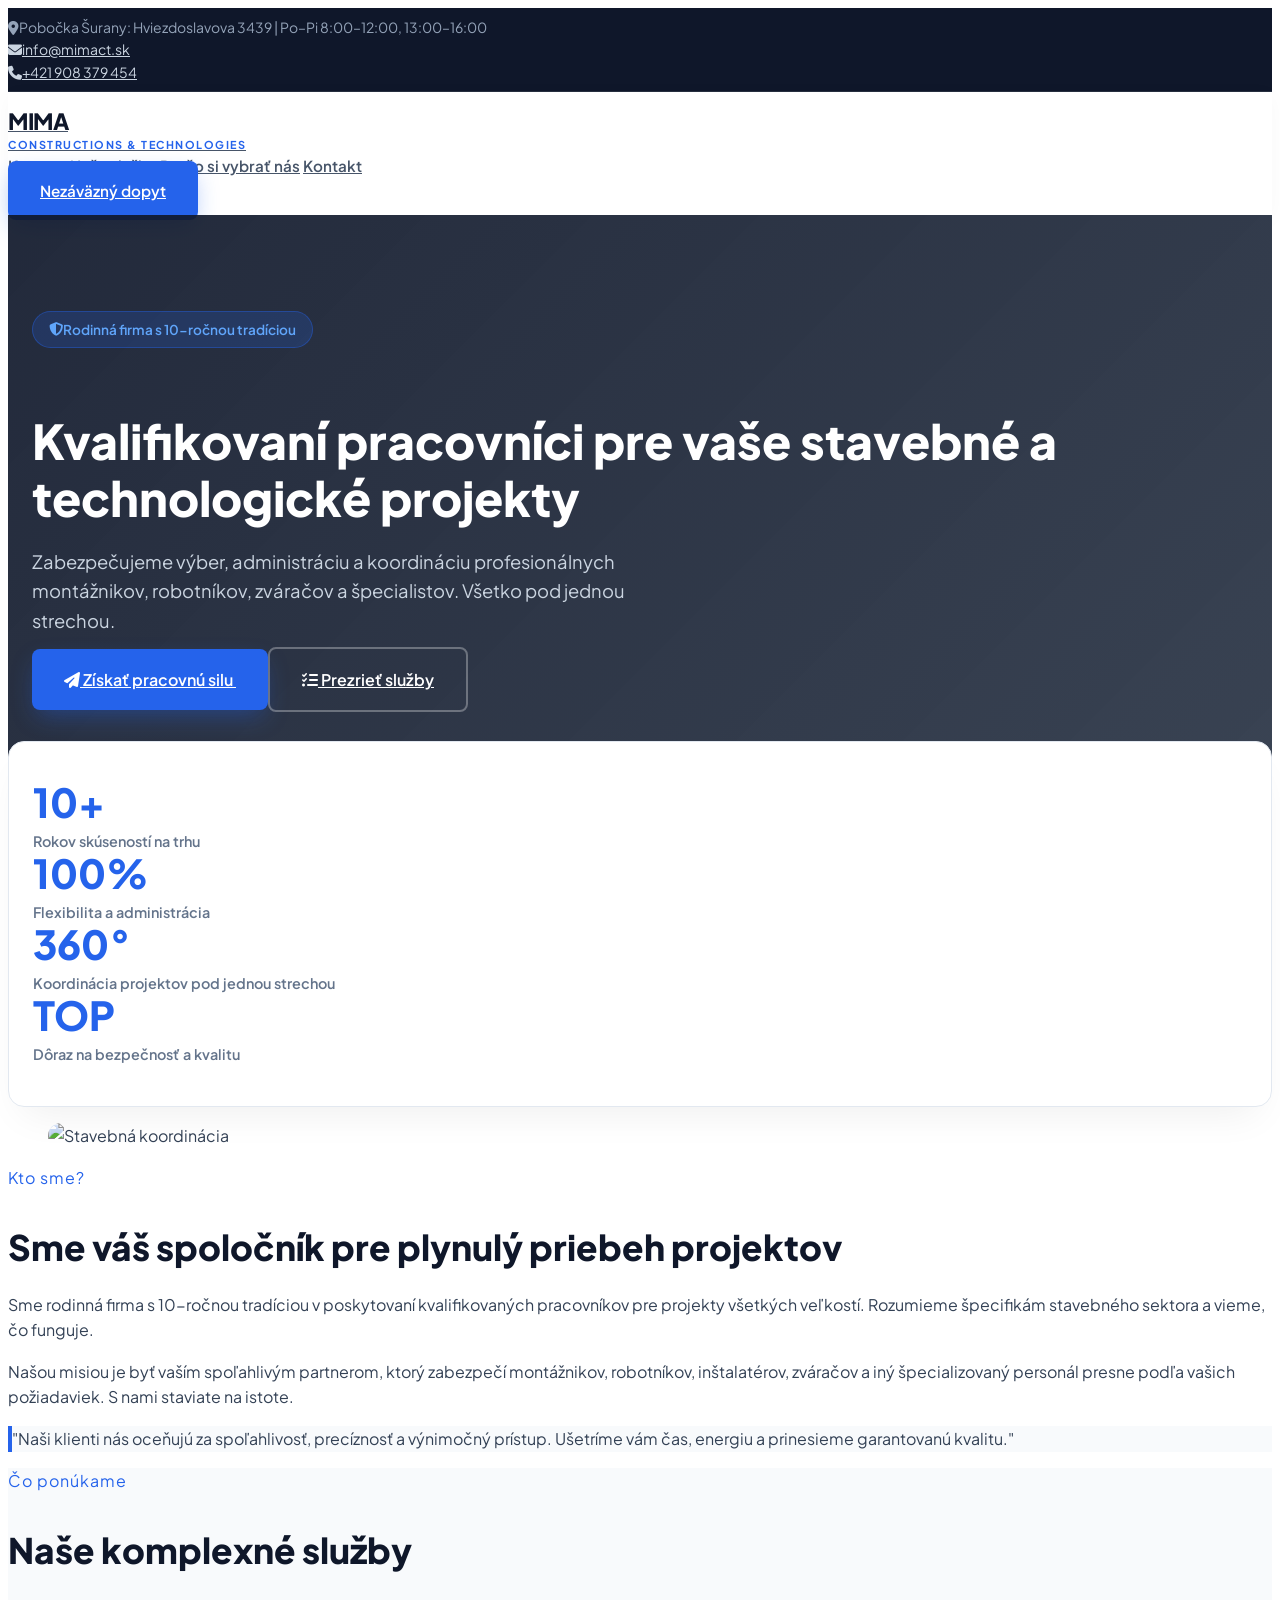
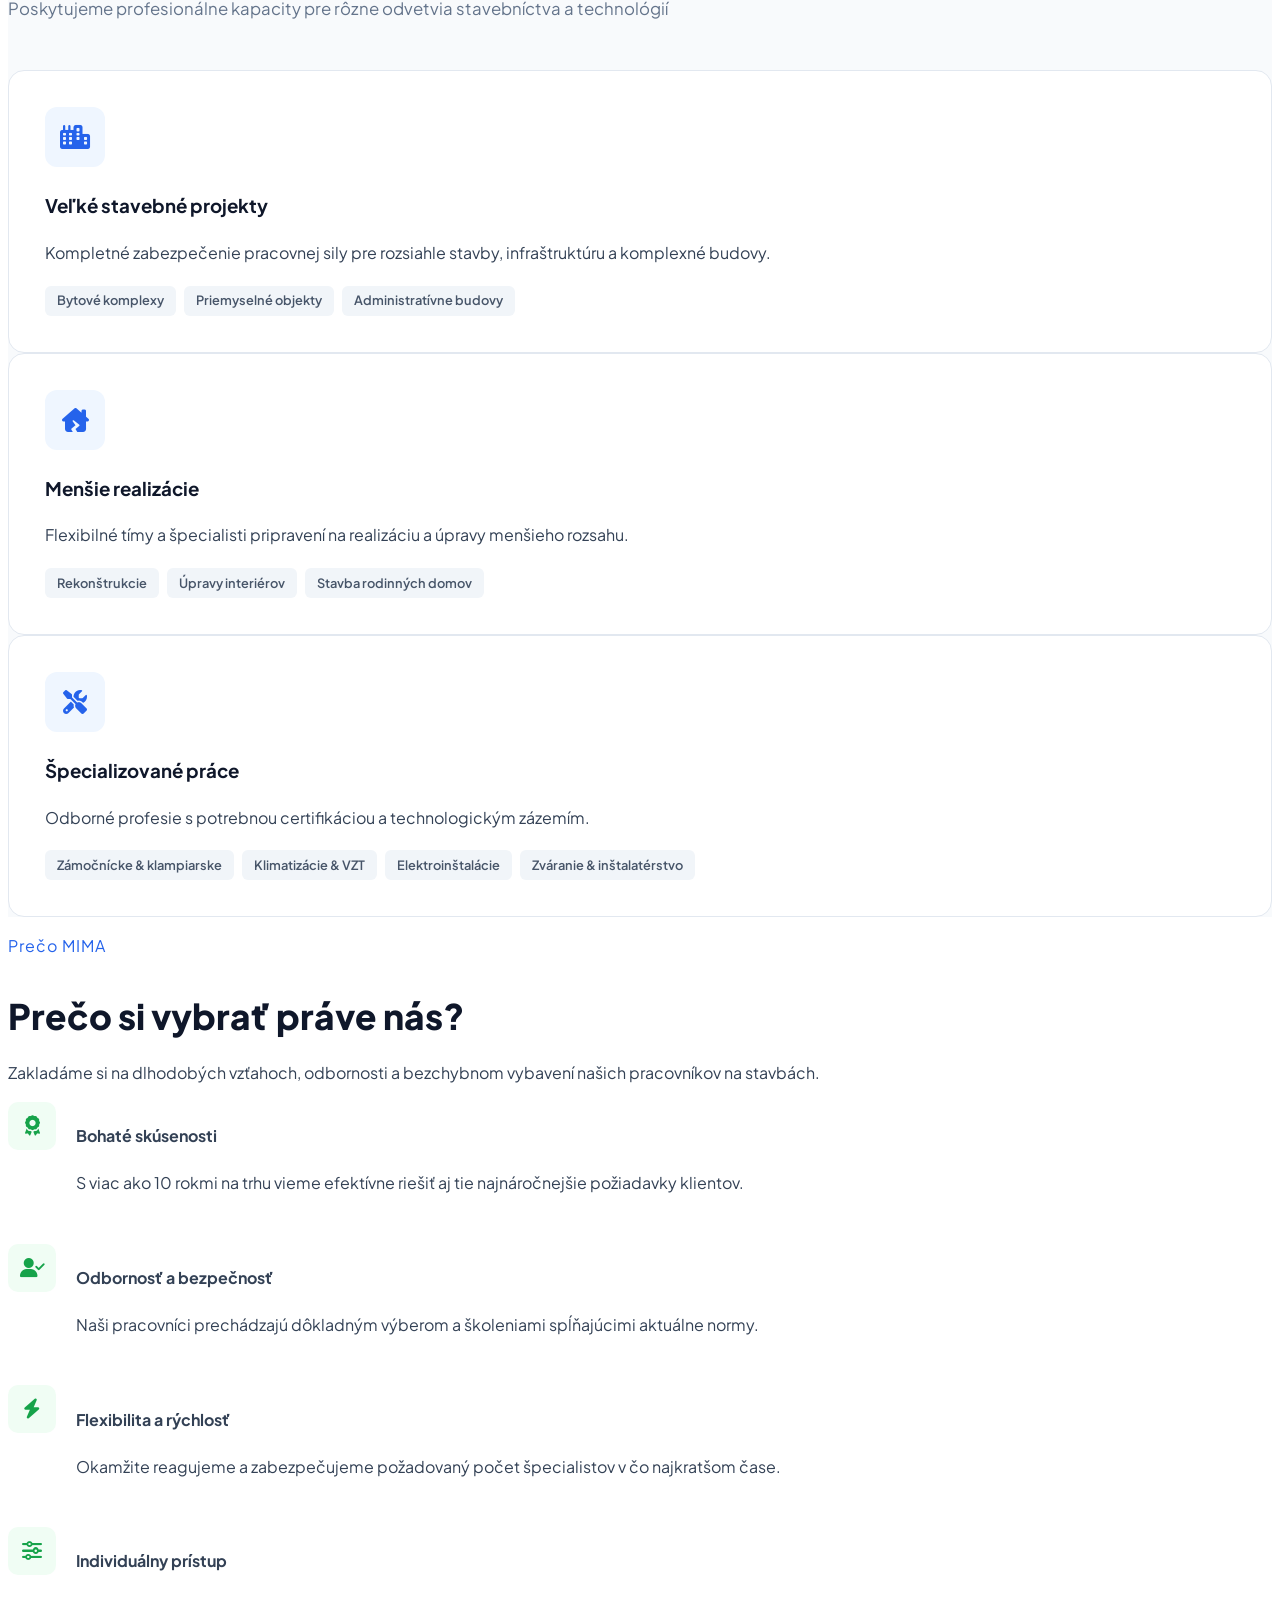
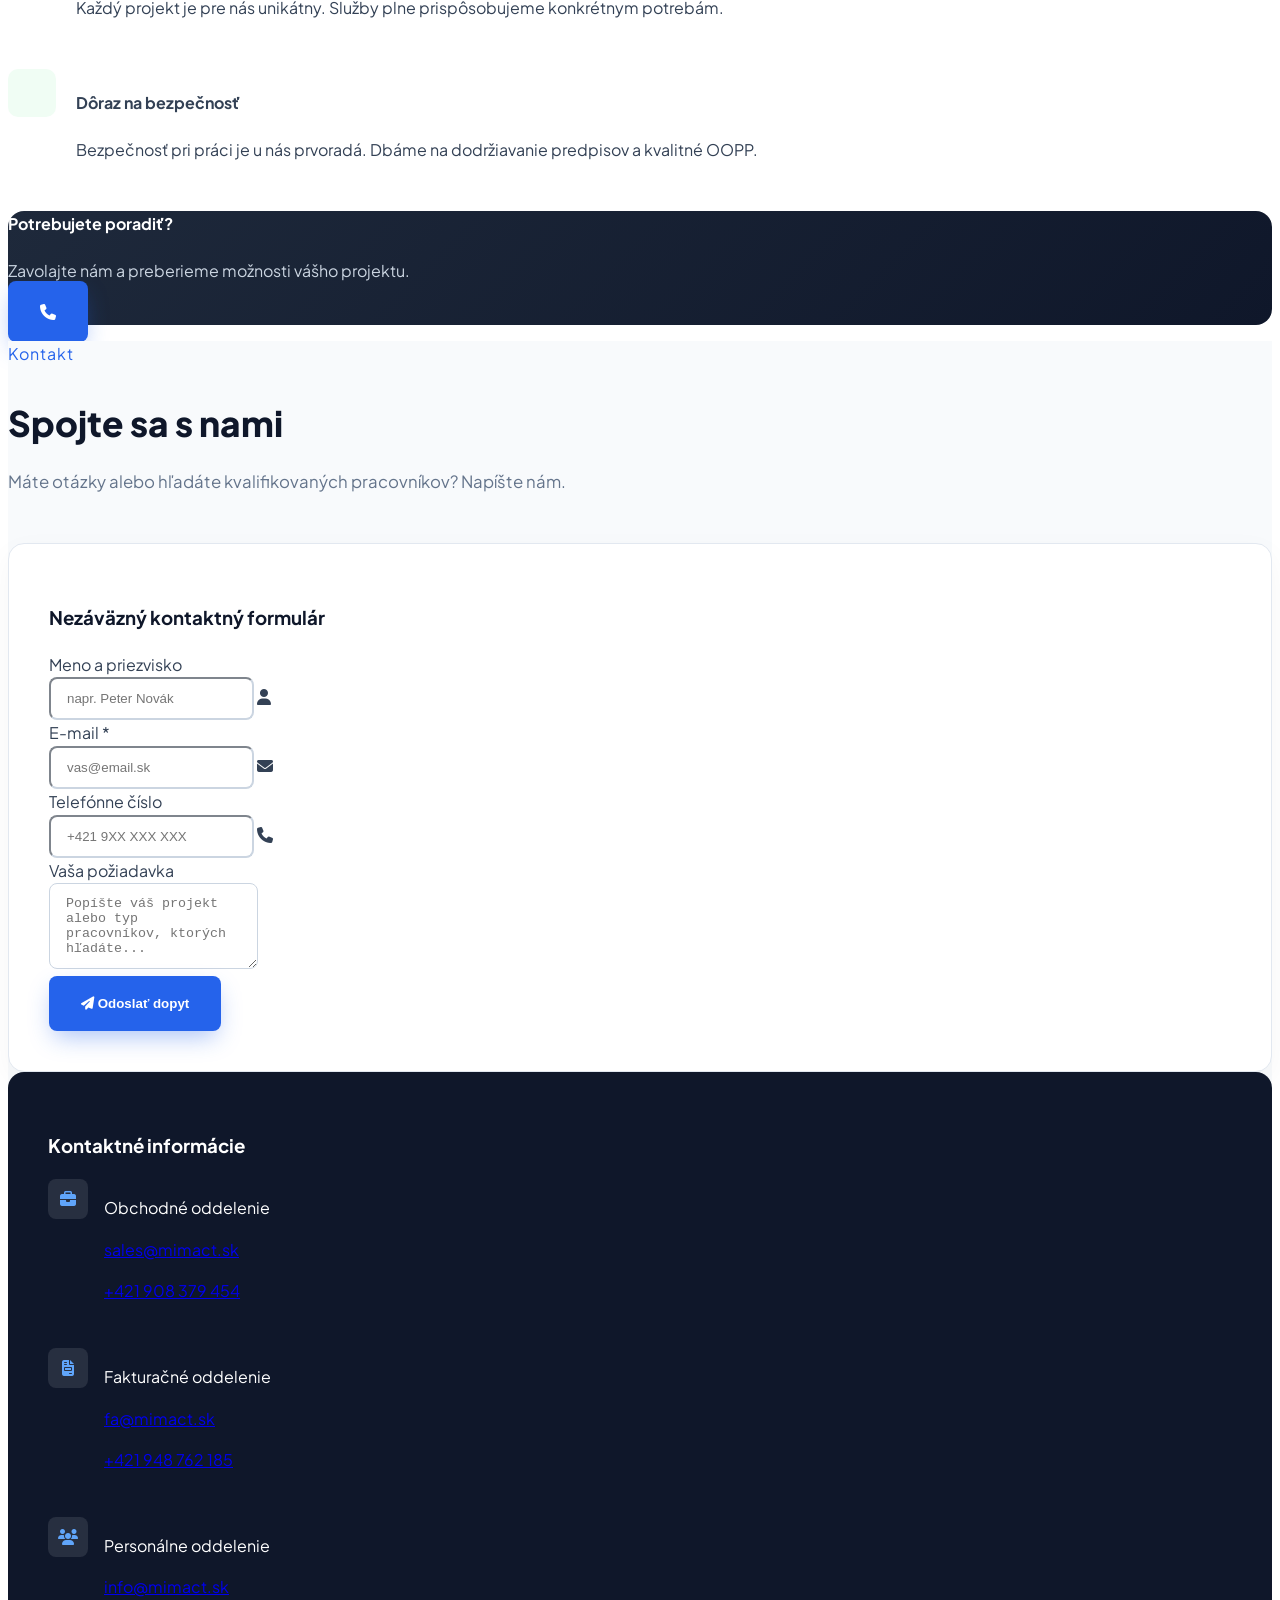
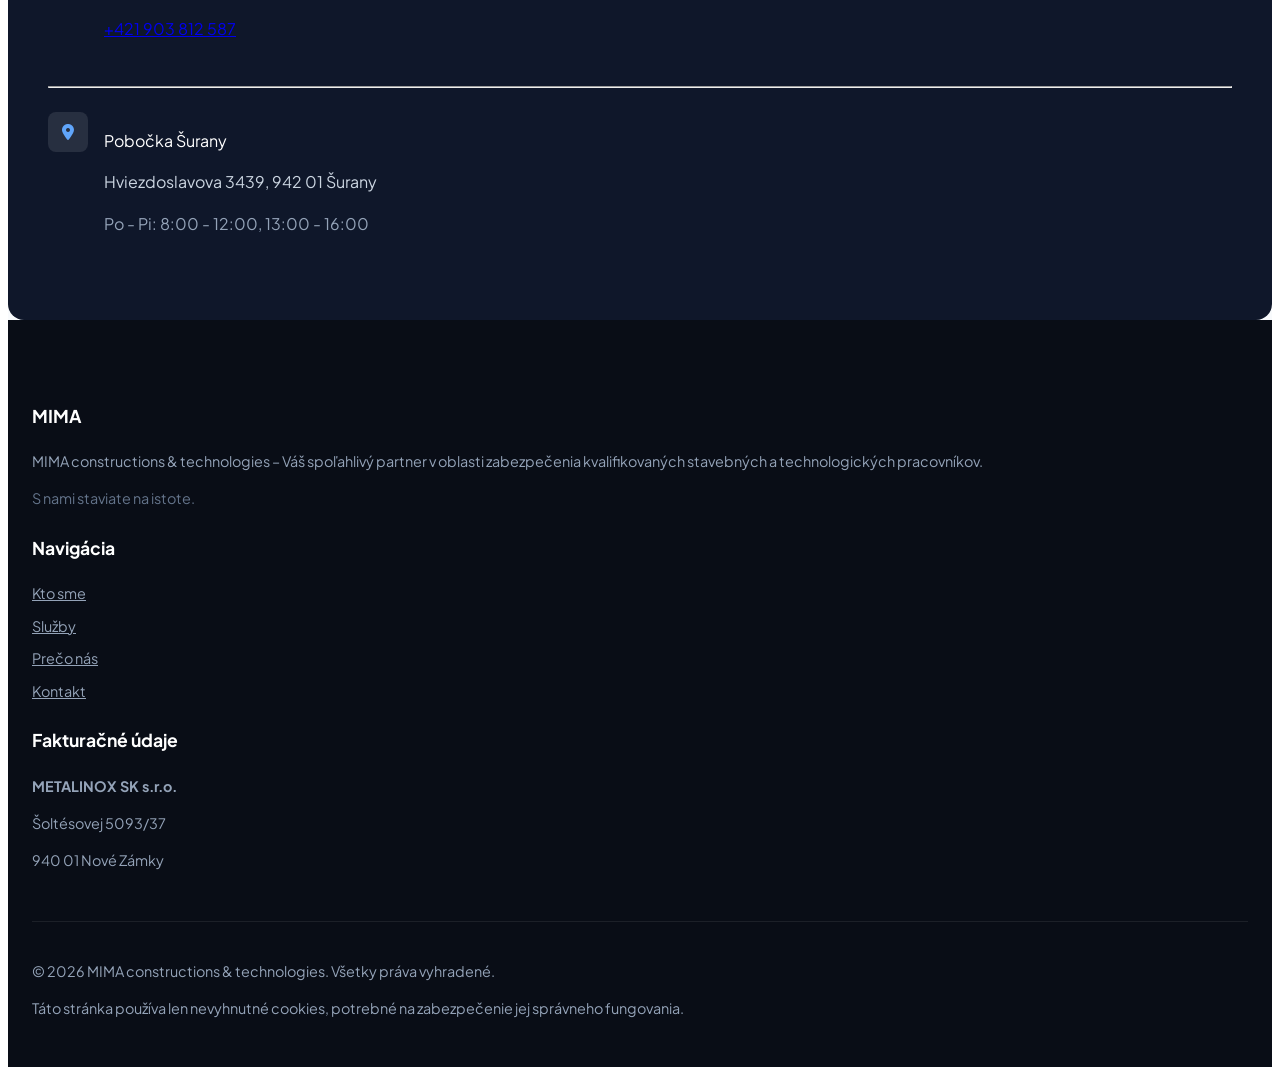
==== index.html @ da3e4839 "Update layout for mobile responsiveness in footer and call us section" ====
<!doctype html>
<html lang="sk">
  <head>
    <meta charset="UTF-8" />
    <meta name="viewport" content="width=device-width, initial-scale=1.0" />
    <title>
      MIMA constructions & technologies | Kvalifikovaní pracovníci a stavebné
      riešenia
    </title>

    <link rel="stylesheet" href="style.css" />
    <!-- Bulma CSS Framework -->
    <link
      rel="stylesheet"
      href="https://cdn.jsdelivr.net/npm/bulma@0.9.4/css/bulma.min.css"
    />
    <!-- Font Awesome Icons -->
    <link
      rel="stylesheet"
      href="https://cdnjs.cloudflare.com/ajax/libs/font-awesome/6.4.0/css/all.min.css"
    />
    <!-- Google Fonts -->
    <link rel="preconnect" href="https://fonts.googleapis.com" />
    <link rel="preconnect" href="https://fonts.gstatic.com" crossorigin />
    <link
      href="https://fonts.googleapis.com/css2?family=Plus+Jakarta+Sans:wght@300;400;500;600;700;800&display=swap"
      rel="stylesheet"
    />
  </head>
  <body>
    <!-- Top Bar -->
    <div class="top-bar is-hidden-touch">
      <div class="container">
        <div class="level">
          <div class="level-left">
            <div class="level-item">
              <span
                ><i class="fa-solid fa-location-dot mr-2"></i>Pobočka Šurany:
                Hviezdoslavova 3439 | Po–Pi 8:00–12:00, 13:00–16:00</span
              >
            </div>
          </div>
          <div class="level-right">
            <div class="level-item mr-4">
              <a href="mailto:info@mimact.sk"
                ><i class="fa-solid fa-envelope mr-2"></i>info@mimact.sk</a
              >
            </div>
            <div class="level-item">
              <a href="tel:+421908379454"
                ><i class="fa-solid fa-phone mr-2"></i>+421 908 379 454</a
              >
            </div>
          </div>
        </div>
      </div>
    </div>

    <!-- Header / Navigation -->
    <nav
      class="navbar is-sticky"
      role="navigation"
      aria-label="main navigation"
    >
      <div class="container">
        <div class="navbar-brand">
          <a class="navbar-item" href="#">
            <div>
              <span class="brand-title">MIMA</span>
              <span class="brand-subtitle">Constructions & Technologies</span>
            </div>
          </a>

          <a
            role="button"
            class="navbar-burger"
            aria-label="menu"
            aria-expanded="false"
            data-target="navbarMain"
          >
            <span aria-hidden="true"></span>
            <span aria-hidden="true"></span>
            <span aria-hidden="true"></span>
          </a>
        </div>

        <div id="navbarMain" class="navbar-menu">
          <div class="navbar-end align-items-center">
            <a class="navbar-item" href="#o-nas">Kto sme</a>
            <a class="navbar-item" href="#sluzby">Naše služby</a>
            <a class="navbar-item" href="#vyhody">Prečo si vybrať nás</a>
            <a class="navbar-item" href="#kontakt">Kontakt</a>
            <div class="navbar-item">
              <a class="button is-accent" href="#kontakt">
                <span>Nezáväzný dopyt</span>
              </a>
            </div>
          </div>
        </div>
      </div>
    </nav>

    <!-- Hero Section -->
    <section class="hero-custom">
      <div class="container">
        <div class="columns is-vcentered">
          <div class="column is-7">
            <div class="hero-tag">
              <i class="fa-solid fa-shield-halved mr-2"></i> Rodinná firma s
              10-ročnou tradíciou
            </div>
            <h1 class="hero-title">
              Kvalifikovaní pracovníci pre vaše stavebné a technologické
              projekty
            </h1>
            <p class="hero-subtitle">
              Zabezpečujeme výber, administráciu a koordináciu profesionálnych
              montážnikov, robotníkov, zváračov a špecialistov. Všetko pod
              jednou strechou.
            </p>
            <div class="buttons">
              <a href="#kontakt" class="button is-accent">
                <i class="fa-solid fa-paper-plane mr-2"></i> Získať pracovnú
                silu
              </a>
              <a href="#sluzby" class="button is-outline-white">
                <i class="fa-solid fa-list-check mr-2"></i> Prezrieť služby
              </a>
            </div>
          </div>
        </div>
      </div>
    </section>

    <!-- Stats / Key Highlights Bar -->
    <div class="container px-4">
      <div class="stats-card">
        <div class="columns has-text-centered">
          <div class="column">
            <div class="stat-number">10+</div>
            <div class="stat-label">Rokov skúseností na trhu</div>
          </div>
          <div class="column">
            <div class="stat-number">100%</div>
            <div class="stat-label">Flexibilita a administrácia</div>
          </div>
          <div class="column">
            <div class="stat-number">360°</div>
            <div class="stat-label">
              Koordinácia projektov pod jednou strechou
            </div>
          </div>
          <div class="column">
            <div class="stat-number">TOP</div>
            <div class="stat-label">Dôraz na bezpečnosť a kvalitu</div>
          </div>
        </div>
      </div>
    </div>

    <!-- About Section -->
    <section id="o-nas" class="section py-6 mt-5">
      <div class="container">
        <div class="columns is-vcentered">
          <div class="column is-6">
            <figure class="image is-4by3">
              <img
                src="https://images.unsplash.com/photo-1504307651254-35680f356dfd?auto=format&fit=crop&w=800&q=80"
                alt="Stavebná koordinácia"
                style="border-radius: 16px; object-fit: cover"
              />
            </figure>
          </div>
          <div class="column is-6 pl-5-desktop">
            <p
              class="has-text-weight-bold is-uppercase text-accent"
              style="color: var(--accent-color); letter-spacing: 1px"
            >
              Kto sme?
            </p>
            <h2 class="section-title">
              Sme váš spoločník pre plynulý priebeh projektov
            </h2>
            <p class="mb-4">
              Sme rodinná firma s 10-ročnou tradíciou v poskytovaní
              kvalifikovaných pracovníkov pre projekty všetkých veľkostí.
              Rozumieme špecifikám stavebného sektora a vieme, čo funguje.
            </p>
            <p class="mb-5">
              Našou misiou je byť vaším spoľahlivým partnerom, ktorý zabezpečí
              montážnikov, robotníkov, inštalatérov, zváračov a iný
              špecializovaný personál presne podľa vašich požiadaviek. S nami
              staviate na istote.
            </p>
            <div
              class="box is-shadowless"
              style="
                background: var(--bg-light);
                border-left: 4px solid var(--accent-color);
              "
            >
              <p class="is-italic font-weight-medium">
                "Naši klienti nás oceňujú za spoľahlivosť, precíznosť a
                výnimočný prístup. Ušetríme vám čas, energiu a prinesieme
                garantovanú kvalitu."
              </p>
            </div>
          </div>
        </div>
      </div>
    </section>

    <!-- Services Section -->
    <section
      id="sluzby"
      class="section py-6"
      style="background-color: var(--bg-light)"
    >
      <div class="container">
        <div class="has-text-centered">
          <p
            class="has-text-weight-bold is-uppercase"
            style="color: var(--accent-color); letter-spacing: 1px"
          >
            Čo ponúkame
          </p>
          <h2 class="section-title">Naše komplexné služby</h2>
          <p class="section-subtitle">
            Poskytujeme profesionálne kapacity pre rôzne odvetvia stavebníctva a
            technológií
          </p>
        </div>

        <div class="columns is-multiline">
          <!-- Service 1 -->
          <div class="column is-4">
            <div class="service-card">
              <div class="service-icon">
                <i class="fa-solid fa-city"></i>
              </div>
              <h3 class="title is-4 mb-3" style="color: var(--primary-color)">
                Veľké stavebné projekty
              </h3>
              <p class="has-text-grey">
                Kompletné zabezpečenie pracovnej sily pre rozsiahle stavby,
                infraštruktúru a komplexné budovy.
              </p>
              <div class="service-tags">
                <span class="service-tag">Bytové komplexy</span>
                <span class="service-tag">Priemyselné objekty</span>
                <span class="service-tag">Administratívne budovy</span>
              </div>
            </div>
          </div>

          <!-- Service 2 -->
          <div class="column is-4">
            <div class="service-card">
              <div class="service-icon">
                <i class="fa-solid fa-house-chimney-crack"></i>
              </div>
              <h3 class="title is-4 mb-3" style="color: var(--primary-color)">
                Menšie realizácie
              </h3>
              <p class="has-text-grey">
                Flexibilné tímy a špecialisti pripravení na realizáciu a úpravy
                menšieho rozsahu.
              </p>
              <div class="service-tags">
                <span class="service-tag">Rekonštrukcie</span>
                <span class="service-tag">Úpravy interiérov</span>
                <span class="service-tag">Stavba rodinných domov</span>
              </div>
            </div>
          </div>

          <!-- Service 3 -->
          <div class="column is-4">
            <div class="service-card">
              <div class="service-icon">
                <i class="fa-solid fa-screwdriver-wrench"></i>
              </div>
              <h3 class="title is-4 mb-3" style="color: var(--primary-color)">
                Špecializované práce
              </h3>
              <p class="has-text-grey">
                Odborné profesie s potrebnou certifikáciou a technologickým
                zázemím.
              </p>
              <div class="service-tags">
                <span class="service-tag">Zámočnícke &amp; klampiarske</span>
                <span class="service-tag">Klimatizácie &amp; VZT</span>
                <span class="service-tag">Elektroinštalácie</span>
                <span class="service-tag">Zváranie &amp; inštalatérstvo</span>
              </div>
            </div>
          </div>
        </div>
      </div>
    </section>

    <!-- Why Choose Us -->
    <section id="vyhody" class="section py-6">
      <div class="container">
        <div class="columns is-vcentered">
          <div class="column is-5">
            <p
              class="has-text-weight-bold is-uppercase"
              style="color: var(--accent-color); letter-spacing: 1px"
            >
              Prečo MIMA
            </p>
            <h2 class="section-title">Prečo si vybrať práve nás?</h2>
            <p class="mb-5 text-grey">
              Zakladáme si na dlhodobých vzťahoch, odbornosti a bezchybnom
              vybavení našich pracovníkov na stavbách.
            </p>

            <div class="feature-box">
              <div class="feature-icon-wrapper">
                <i class="fa-solid fa-award"></i>
              </div>
              <div>
                <h4 class="title is-5 mb-1">Bohaté skúsenosti</h4>
                <p class="is-size-6 has-text-grey">
                  S viac ako 10 rokmi na trhu vieme efektívne riešiť aj tie
                  najnáročnejšie požiadavky klientov.
                </p>
              </div>
            </div>

            <div class="feature-box">
              <div class="feature-icon-wrapper">
                <i class="fa-solid fa-user-check"></i>
              </div>
              <div>
                <h4 class="title is-5 mb-1">Odbornosť a bezpečnosť</h4>
                <p class="is-size-6 has-text-grey">
                  Naši pracovníci prechádzajú dôkladným výberom a školeniami
                  spĺňajúcimi aktuálne normy.
                </p>
              </div>
            </div>

            <div class="feature-box">
              <div class="feature-icon-wrapper">
                <i class="fa-solid fa-bolt"></i>
              </div>
              <div>
                <h4 class="title is-5 mb-1">Flexibilita a rýchlosť</h4>
                <p class="is-size-6 has-text-grey">
                  Okamžite reagujeme a zabezpečujeme požadovaný počet
                  špecialistov v čo najkratšom čase.
                </p>
              </div>
            </div>
          </div>

          <div class="column is-6 is-offset-1">
            <div class="feature-box">
              <div class="feature-icon-wrapper">
                <i class="fa-solid fa-sliders"></i>
              </div>
              <div>
                <h4 class="title is-5 mb-1">Individuálny prístup</h4>
                <p class="is-size-6 has-text-grey">
                  Každý projekt je pre nás unikátny. Služby plne prispôsobujeme
                  konkrétnym potrebám.
                </p>
              </div>
            </div>

            <div class="feature-box">
              <div class="feature-icon-wrapper">
                <i class="fa-solid fa-hardhat"></i>
              </div>
              <div>
                <h4 class="title is-5 mb-1">Dôraz na bezpečnosť</h4>
                <p class="is-size-6 has-text-grey">
                  Bezpečnosť pri práci je u nás prvoradá. Dbáme na dodržiavanie
                  predpisov a kvalitné OOPP.
                </p>
              </div>
            </div>

            <div
              class="box p-5 mt-5"
              style="
                background: linear-gradient(135deg, #1e293b, #0f172a);
                color: white;
                border-radius: 16px;
              "
            >
              <div class="level is-mobile call-us">
                <div class="level-left">
                  <div>
                    <h4 class="title is-5 has-text-white mb-1">
                      Potrebujete poradiť?
                    </h4>
                    <p class="is-size-6" style="color: #cbd5e1">
                      Zavolajte nám a preberieme možnosti vášho projektu.
                    </p>
                  </div>
                </div>
                <div class="level-right">
                  <a href="tel:+421908379454" class="button is-accent">
                    <i class="fa-solid fa-phone"></i>
                  </a>
                </div>
              </div>
            </div>
          </div>
        </div>
      </div>
    </section>

    <!-- Contact Section -->
    <section id="kontakt" class="section py-6 contact-section">
      <div class="container">
        <div class="has-text-centered mb-6">
          <p
            class="has-text-weight-bold is-uppercase"
            style="color: var(--accent-color); letter-spacing: 1px"
          >
            Kontakt
          </p>
          <h2 class="section-title">Spojte sa s nami</h2>
          <p class="section-subtitle">
            Máte otázky alebo hľadáte kvalifikovaných pracovníkov? Napíšte nám.
          </p>
        </div>

        <div class="columns">
          <!-- Form -->
          <div class="column is-7">
            <div class="contact-box">
              <h3 class="title is-4 mb-4" style="color: var(--primary-color)">
                Nezáväzný kontaktný formulár
              </h3>
              <form>
                <div class="field">
                  <label class="label">Meno a priezvisko</label>
                  <div class="control has-icons-left">
                    <input
                      class="input"
                      type="text"
                      placeholder="napr. Peter Novák"
                    />
                    <span class="icon is-small is-left"
                      ><i class="fa-solid fa-user"></i
                    ></span>
                  </div>
                </div>

                <div class="columns">
                  <div class="column is-6">
                    <div class="field">
                      <label class="label">E-mail *</label>
                      <div class="control has-icons-left">
                        <input
                          class="input"
                          type="email"
                          placeholder="vas@email.sk"
                          required
                        />
                        <span class="icon is-small is-left"
                          ><i class="fa-solid fa-envelope"></i
                        ></span>
                      </div>
                    </div>
                  </div>
                  <div class="column is-6">
                    <div class="field">
                      <label class="label">Telefónne číslo</label>
                      <div class="control has-icons-left">
                        <input
                          class="input"
                          type="tel"
                          placeholder="+421 9XX XXX XXX"
                        />
                        <span class="icon is-small is-left"
                          ><i class="fa-solid fa-phone"></i
                        ></span>
                      </div>
                    </div>
                  </div>
                </div>

                <div class="field">
                  <label class="label">Vaša požiadavka</label>
                  <div class="control">
                    <textarea
                      class="textarea"
                      rows="4"
                      placeholder="Popíšte váš projekt alebo typ pracovníkov, ktorých hľadáte..."
                    ></textarea>
                  </div>
                </div>

                <button
                  type="submit"
                  class="button is-accent is-fullwidth mt-4"
                >
                  <i class="fa-solid fa-paper-plane mr-2"></i> Odoslať dopyt
                </button>
              </form>
            </div>
          </div>

          <!-- Contact Cards / Info -->
          <div class="column is-5">
            <div class="contact-info-card">
              <h3 class="title is-4 has-text-white mb-5">
                Kontaktné informácie
              </h3>

              <div class="contact-info-item">
                <div class="contact-info-icon">
                  <i class="fa-solid fa-briefcase"></i>
                </div>
                <div>
                  <p class="has-text-weight-bold mb-0">Obchodné oddelenie</p>
                  <p class="is-size-6">
                    <a href="mailto:sales@mimact.sk" class="has-text-white"
                      >sales@mimact.sk</a
                    >
                  </p>
                  <p class="is-size-6">
                    <a href="tel:+421908379454" class="has-text-white"
                      >+421 908 379 454</a
                    >
                  </p>
                </div>
              </div>

              <div class="contact-info-item">
                <div class="contact-info-icon">
                  <i class="fa-solid fa-file-invoice"></i>
                </div>
                <div>
                  <p class="has-text-weight-bold mb-0">Fakturačné oddelenie</p>
                  <p class="is-size-6">
                    <a href="mailto:fa@mimact.sk" class="has-text-white"
                      >fa@mimact.sk</a
                    >
                  </p>
                  <p class="is-size-6">
                    <a href="tel:+421948762185" class="has-text-white"
                      >+421 948 762 185</a
                    >
                  </p>
                </div>
              </div>

              <div class="contact-info-item">
                <div class="contact-info-icon">
                  <i class="fa-solid fa-users"></i>
                </div>
                <div>
                  <p class="has-text-weight-bold mb-0">Personálne oddelenie</p>
                  <p class="is-size-6">
                    <a href="mailto:info@mimact.sk" class="has-text-white"
                      >info@mimact.sk</a
                    >
                  </p>
                  <p class="is-size-6">
                    <a href="tel:+421903812587" class="has-text-white"
                      >+421 903 812 587</a
                    >
                  </p>
                </div>
              </div>

              <hr
                style="
                  background-color: rgba(255, 255, 255, 0.1);
                  margin: 1.5rem 0;
                "
              />

              <div class="contact-info-item mb-0">
                <div class="contact-info-icon">
                  <i class="fa-solid fa-location-dot"></i>
                </div>
                <div>
                  <p class="has-text-weight-bold mb-0">Pobočka Šurany</p>
                  <p class="is-size-6" style="color: #cbd5e1">
                    Hviezdoslavova 3439, 942 01 Šurany
                  </p>
                  <p class="is-size-7" style="color: #94a3b8">
                    Po - Pi: 8:00 - 12:00, 13:00 - 16:00
                  </p>
                </div>
              </div>
            </div>
          </div>
        </div>
      </div>
    </section>

    <!-- Footer -->
    <footer class="footer-custom">
      <div class="container">
        <div class="columns">
          <div class="column is-4">
            <h3 class="footer-title">MIMA</h3>
            <p class="mb-4" style="color: #94a3b8">
              MIMA constructions &amp; technologies – Váš spoľahlivý partner v
              oblasti zabezpečenia kvalifikovaných stavebných a technologických
              pracovníkov.
            </p>
            <p class="is-size-7" style="color: #64748b">
              S nami staviate na istote.
            </p>
          </div>

          <div class="column is-2 is-offset-1">
            <h4 class="footer-title">Navigácia</h4>
            <div class="footer-links">
              <a href="#o-nas">Kto sme</a>
              <a href="#sluzby">Služby</a>
              <a href="#vyhody">Prečo nás</a>
              <a href="#kontakt">Kontakt</a>
            </div>
          </div>

          <div class="column is-5">
            <h4 class="footer-title">Fakturačné údaje</h4>
            <p class="mb-1">
              <strong class="has-text-white">METALINOX SK s.r.o.</strong>
            </p>
            <p class="mb-1">Šoltésovej 5093/37</p>
            <p class="mb-1">940 01 Nové Zámky</p>
          </div>
        </div>

        <div class="footer-bottom level">
          <div class="level-left">
            <p class="level-item is-size-7 has-text-centered">
              &copy; 2026 MIMA constructions &amp; technologies. Všetky práva
              vyhradené.
            </p>
          </div>
          <div class="level-right">
            <p class="level-item is-size-7 has-text-centered">
              Táto stránka používa len nevyhnutné cookies, potrebné na
              zabezpečenie jej správneho fungovania.
            </p>
          </div>
        </div>
      </div>
    </footer>

    <!-- Simple Mobile Navbar Toggle JS -->
    <script>
      document.addEventListener("DOMContentLoaded", () => {
        const $navbarBurgers = Array.prototype.slice.call(
          document.querySelectorAll(".navbar-burger"),
          0,
        );
        if ($navbarBurgers.length > 0) {
          $navbarBurgers.forEach((el) => {
            el.addEventListener("click", () => {
              const target = el.dataset.target;
              const $target = document.getElementById(target);
              el.classList.toggle("is-active");
              $target.classList.toggle("is-active");
            });
          });
        }
      });
    </script>
  </body>
</html>
---- style.css ----
:root {
  --primary-color: #0f172a;
  --accent-color: #2563eb;
  --accent-hover: #1d4ed8;
  --gold-accent: #f59e0b;
  --bg-light: #f8fafc;
  --text-main: #334155;
  --card-border: #e2e8f0;
}

body {
  font-family: "Plus Jakarta Sans", sans-serif;
  color: var(--text-main);
  background-color: #ffffff;
  line-height: 1.6;
}

/* Top Bar */
.top-bar {
  background-color: var(--primary-color);
  color: #94a3b8;
  padding: 0.5rem 0;
  font-size: 0.875rem;
  border-bottom: 1px solid rgba(255, 255, 255, 0.1);
}

.top-bar a {
  color: #cbd5e1;
  transition: color 0.2s ease;
}

.top-bar a:hover {
  color: #ffffff;
}

/* Navigation */
.navbar {
  box-shadow: 0 4px 20px rgba(0, 0, 0, 0.03);
  padding: 0.75rem 0;
  background: rgba(255, 255, 255, 0.95);
  backdrop-filter: blur(10px);
}

.navbar-brand .brand-title {
  font-weight: 800;
  font-size: 1.4rem;
  letter-spacing: -0.5px;
  color: var(--primary-color);
}

.navbar-brand .brand-subtitle {
  font-size: 0.68rem;
  letter-spacing: 1.5px;
  text-transform: uppercase;
  color: var(--accent-color);
  font-weight: 700;
  display: block;
  margin-top: -4px;
}

.navbar-item {
  font-weight: 600;
  font-size: 0.95rem;
  color: #475569;
  transition: all 0.2s;
}

.navbar-item:hover {
  color: var(--accent-color) !important;
  background-color: transparent !important;
}

/* Hero Section */
.hero-custom {
  background:
    linear-gradient(
      135deg,
      rgba(15, 23, 42, 0.92) 0%,
      rgba(30, 41, 59, 0.88) 100%
    ),
    url("https://images.unsplash.com/photo-1541888946425-d0fbb186a5b7?auto=format&fit=crop&w=1920&q=80")
      center/cover no-repeat;
  padding: 6rem 1.5rem;
  color: #ffffff;
  position: relative;
}

.hero-tag {
  display: inline-flex;
  align-items: center;
  background: rgba(37, 99, 235, 0.2);
  border: 1px solid rgba(37, 99, 235, 0.4);
  color: #60a5fa;
  padding: 0.4rem 1rem;
  border-radius: 50px;
  font-size: 0.85rem;
  font-weight: 600;
  margin-bottom: 1.5rem;
}

.hero-title {
  font-weight: 800;
  font-size: 3rem;
  line-height: 1.2;
  color: #ffffff;
  margin-bottom: 1.25rem;
}

.hero-subtitle {
  font-size: 1.15rem;
  color: #cbd5e1;
  max-width: 620px;
  margin-bottom: 2rem;
}

/* Modern Buttons */
.button.is-accent {
  background-color: var(--accent-color);
  color: #ffffff;
  font-weight: 600;
  border: none;
  border-radius: 8px;
  padding: 1.25rem 2rem;
  box-shadow: 0 10px 25px -5px rgba(37, 99, 235, 0.4);
  transition: all 0.3s ease;
}

.button.is-accent:hover {
  background-color: var(--accent-hover);
  transform: translateY(-2px);
  box-shadow: 0 15px 30px -5px rgba(37, 99, 235, 0.5);
  color: #ffffff;
}

.button.is-outline-white {
  background: transparent;
  border: 2px solid rgba(255, 255, 255, 0.3);
  color: #ffffff;
  font-weight: 600;
  border-radius: 8px;
  padding: 1.25rem 2rem;
  transition: all 0.3s ease;
}

.button.is-outline-white:hover {
  background: rgba(255, 255, 255, 0.1);
  border-color: #ffffff;
  color: #ffffff;
}

/* Stats Banner */
.stats-card {
  background: #ffffff;
  border-radius: 16px;
  padding: 2.5rem 1.5rem;
  box-shadow: 0 20px 40px -15px rgba(0, 0, 0, 0.07);
  border: 1px solid var(--card-border);
  margin-top: -3rem;
  position: relative;
  z-index: 10;
}

.stat-number {
  font-size: 2.5rem;
  font-weight: 800;
  color: var(--accent-color);
  line-height: 1;
}

.stat-label {
  font-size: 0.9rem;
  color: #64748b;
  font-weight: 600;
  margin-top: 0.5rem;
}

/* Section Styling */
.section-title {
  font-weight: 800;
  font-size: 2.2rem;
  color: var(--primary-color);
  margin-bottom: 0.5rem;
}

.section-subtitle {
  color: #64748b;
  font-size: 1.05rem;
  margin-bottom: 3rem;
}

/* Service Cards */
.service-card {
  background: #ffffff;
  border: 1px solid var(--card-border);
  border-radius: 16px;
  padding: 2.25rem;
  height: 100%;
  transition: all 0.3s ease;
  position: relative;
  overflow: hidden;
}

.service-card::before {
  content: "";
  position: absolute;
  top: 0;
  left: 0;
  width: 100%;
  height: 4px;
  background: linear-gradient(90deg, var(--accent-color), #60a5fa);
  opacity: 0;
  transition: opacity 0.3s ease;
}

.service-card:hover {
  transform: translateY(-6px);
  box-shadow: 0 20px 30px -10px rgba(0, 0, 0, 0.08);
  border-color: transparent;
}

.service-card:hover::before {
  opacity: 1;
}

.service-icon {
  width: 60px;
  height: 60px;
  border-radius: 12px;
  background: #eff6ff;
  color: var(--accent-color);
  display: flex;
  align-items: center;
  justify-content: center;
  font-size: 1.5rem;
  margin-bottom: 1.5rem;
}

.service-tags {
  margin-top: 1.25rem;
  display: flex;
  flex-wrap: wrap;
  gap: 0.5rem;
}

.service-tag {
  background: #f1f5f9;
  color: #475569;
  font-size: 0.8rem;
  font-weight: 600;
  padding: 0.3rem 0.75rem;
  border-radius: 6px;
}

/* Feature Cards (Why Us) */
.feature-box {
  display: flex;
  gap: 1.25rem;
  margin-bottom: 2rem;
}

.feature-icon-wrapper {
  flex-shrink: 0;
  width: 48px;
  height: 48px;
  border-radius: 10px;
  background: #f0fdf4;
  color: #16a34a;
  display: flex;
  align-items: center;
  justify-content: center;
  font-size: 1.25rem;
}

/* Contact Section */
.contact-section {
  background-color: var(--bg-light);
  position: relative;
}

.contact-box {
  background: #ffffff;
  border-radius: 16px;
  padding: 2.5rem;
  box-shadow: 0 10px 30px rgba(0, 0, 0, 0.04);
  border: 1px solid var(--card-border);
}

.contact-info-card {
  background: var(--primary-color);
  color: #ffffff;
  border-radius: 16px;
  padding: 2.5rem;
  height: 100%;
}

.contact-info-item {
  display: flex;
  align-items: flex-start;
  gap: 1rem;
  margin-bottom: 1.75rem;
}

.contact-info-icon {
  width: 40px;
  height: 40px;
  border-radius: 8px;
  background: rgba(255, 255, 255, 0.1);
  display: flex;
  align-items: center;
  justify-content: center;
  color: #60a5fa;
  flex-shrink: 0;
}

.input,
.textarea {
  box-shadow: none;
  border-color: #cbd5e1;
  border-radius: 8px;
  padding: 0.75rem 1rem;
}

.input:focus,
.textarea:focus {
  border-color: var(--accent-color);
  box-shadow: 0 0 0 3px rgba(37, 99, 235, 0.15);
}

/* Footer */
.footer-custom {
  background-color: #090d16;
  color: #94a3b8;
  padding: 4rem 1.5rem 2rem;
  font-size: 0.9rem;
}

.footer-title {
  color: #ffffff;
  font-size: 1.1rem;
  font-weight: 700;
  margin-bottom: 1.25rem;
}

.footer-links a {
  color: #94a3b8;
  display: block;
  margin-bottom: 0.6rem;
  transition: color 0.2s;
}

.footer-links a:hover {
  color: #ffffff;
}

.footer-bottom {
  border-top: 1px solid rgba(255, 255, 255, 0.08);
  margin-top: 3rem;
  padding-top: 1.5rem;
}

@media (max-width: 768px) {
  .hero-title {
    font-size: 2.1rem;
  }
  .stats-card {
    margin-top: 2rem;
  }
}

@media (max-width: 1215px) {
  .footer-bottom {
    flex-direction: column;
    gap: 1em;
  }

  .call-us {
    flex-direction: column;
    gap: 0.5em;
  }
}
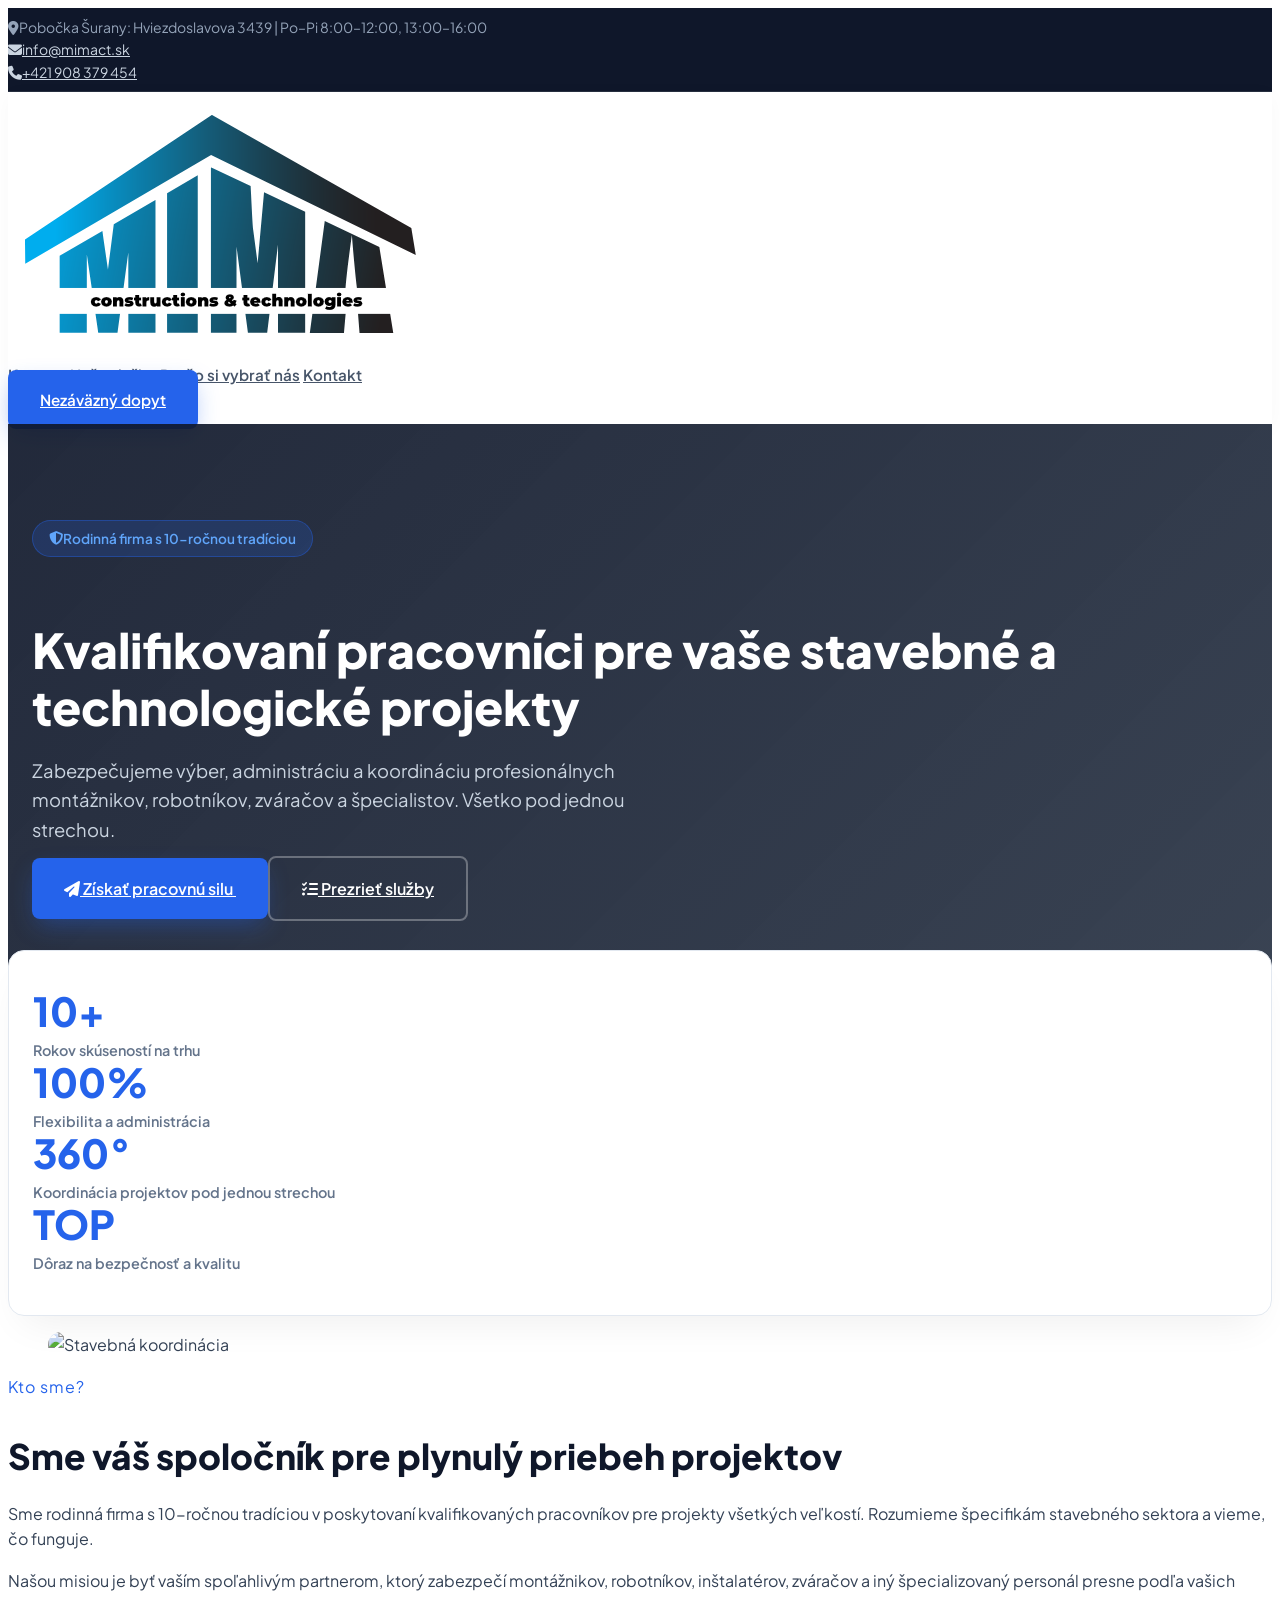
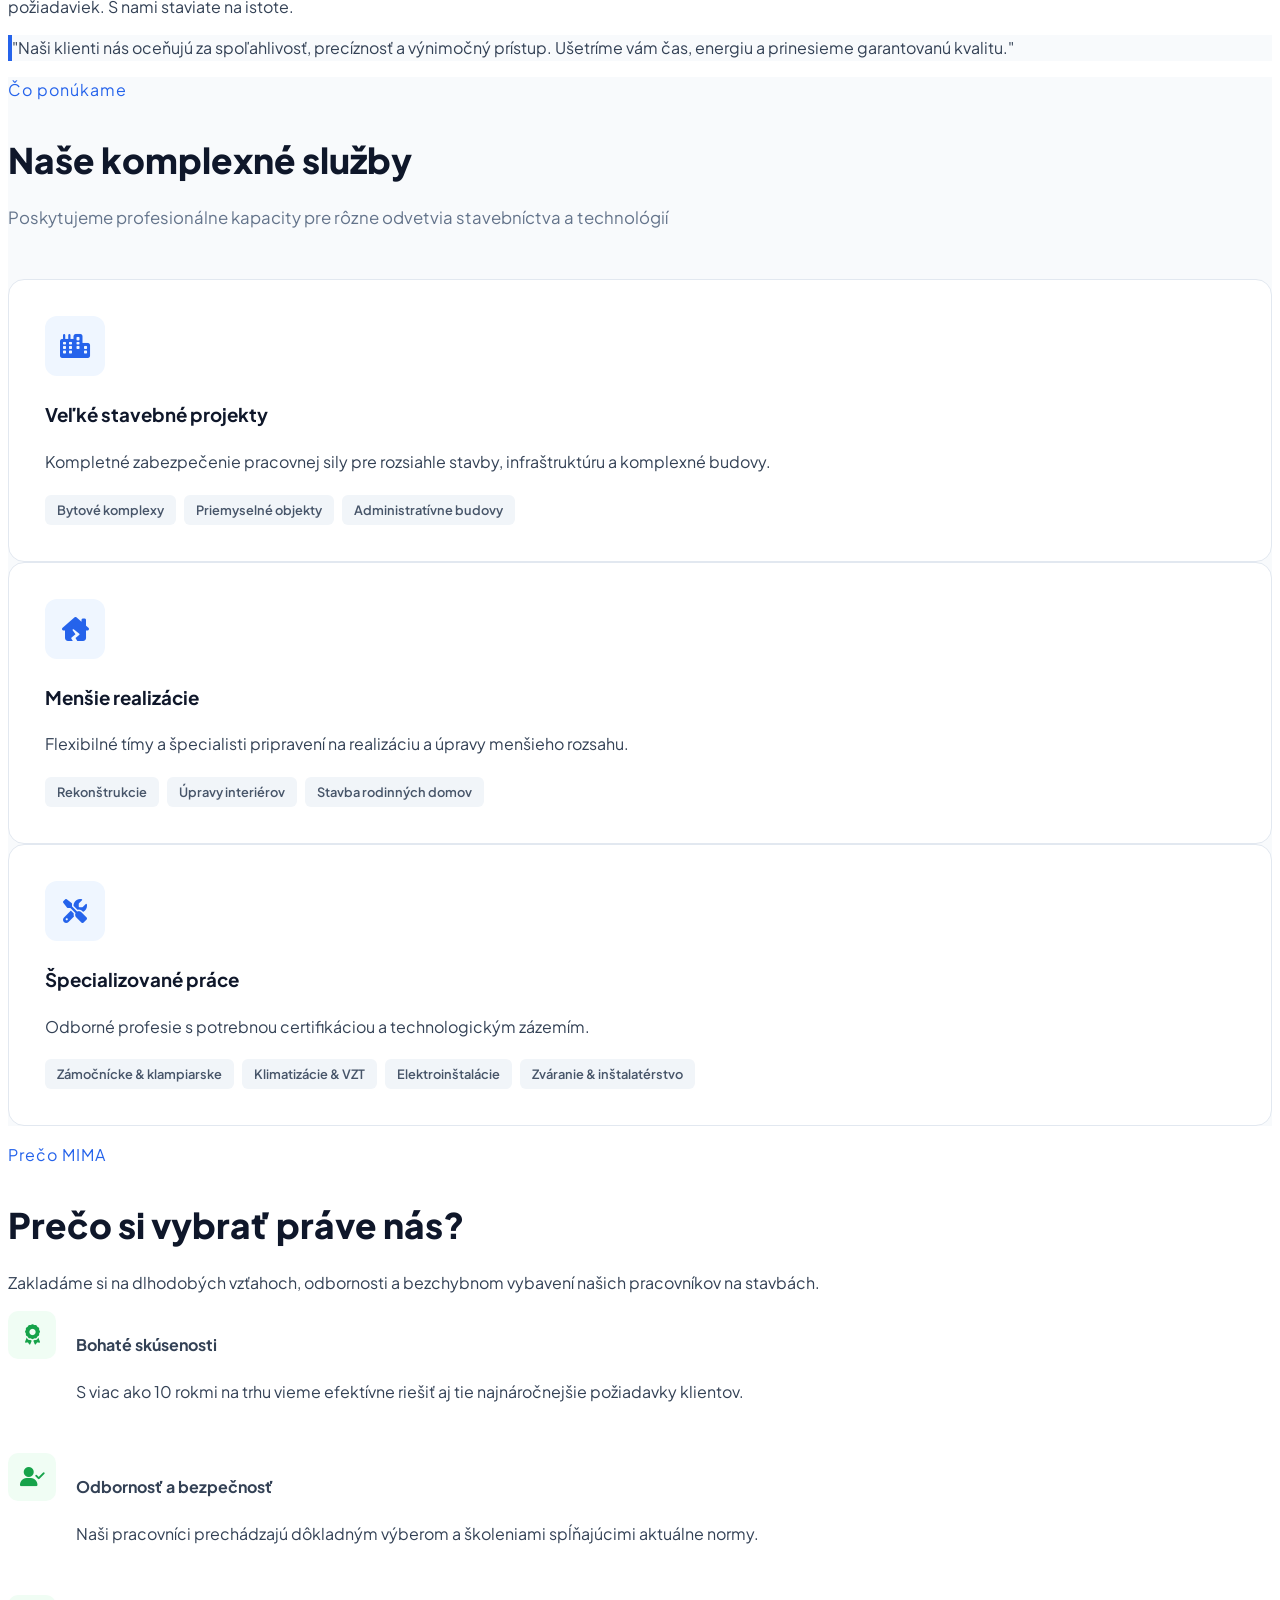
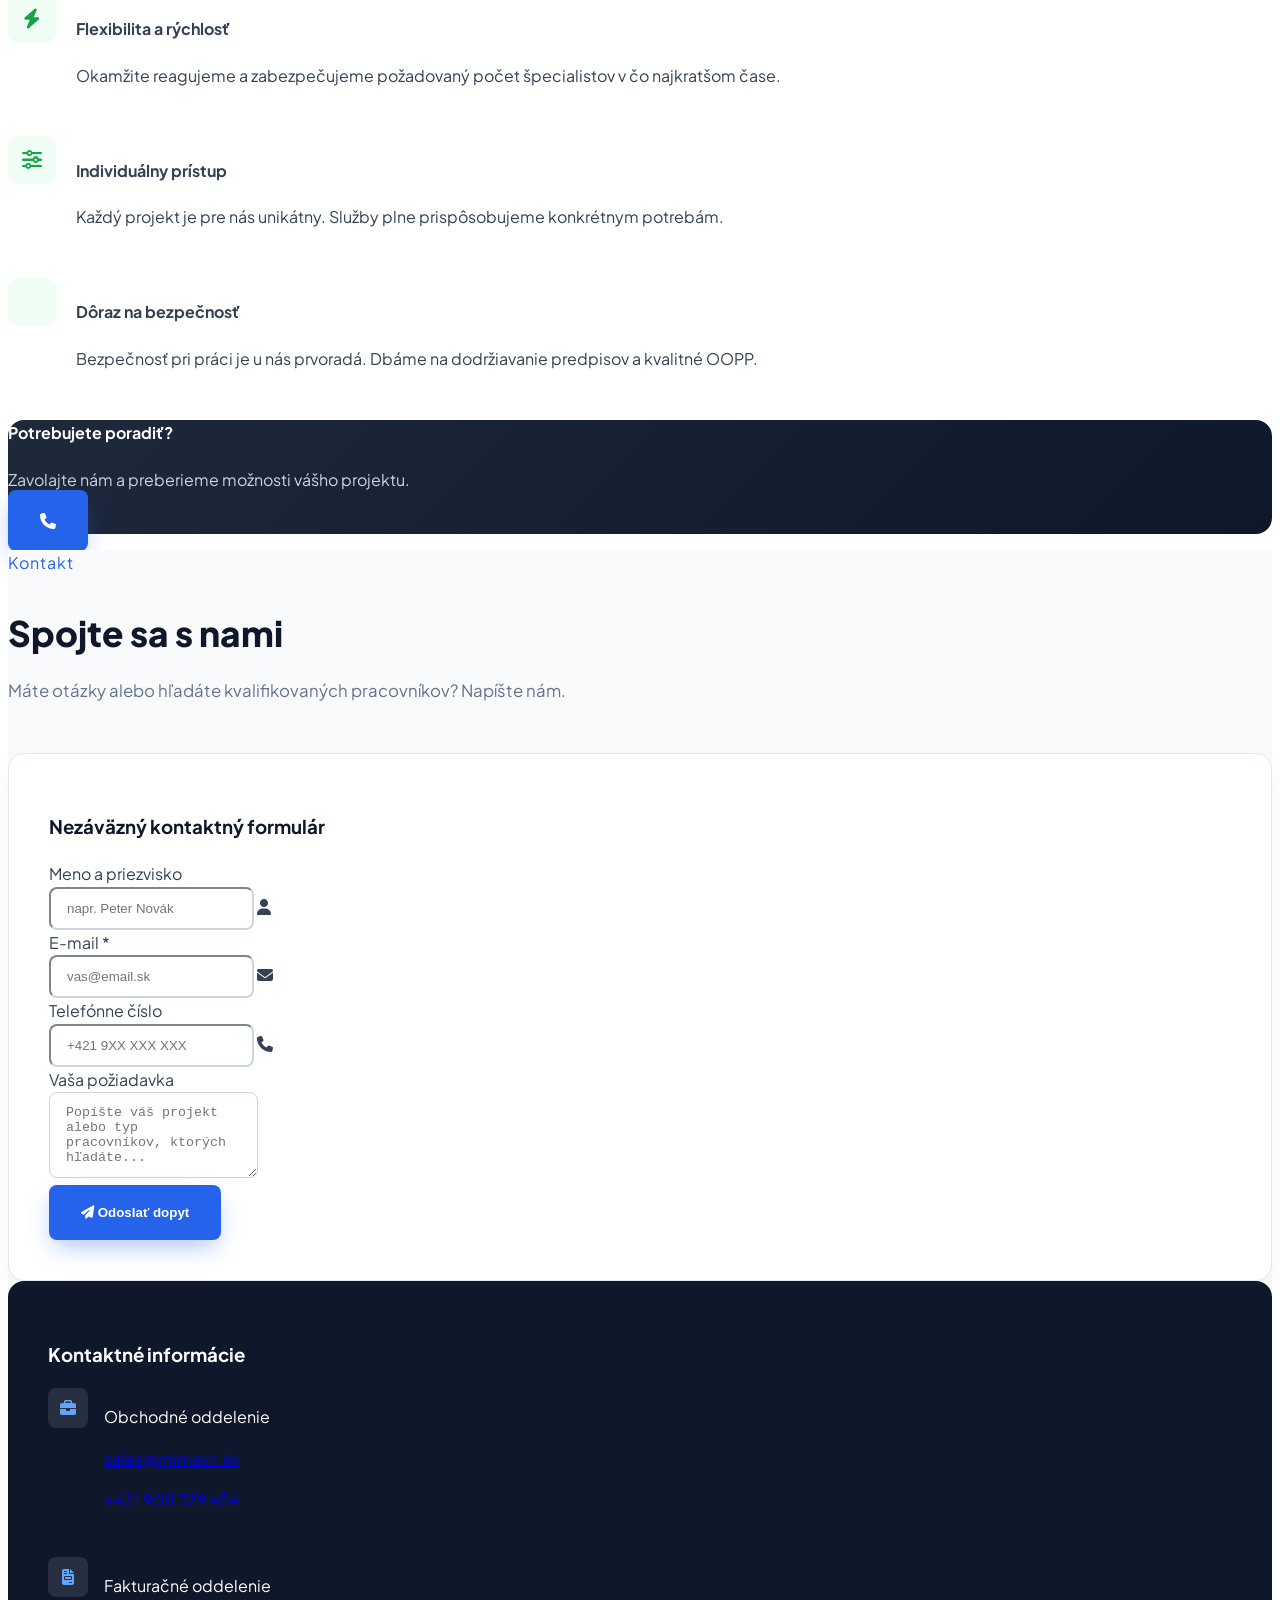
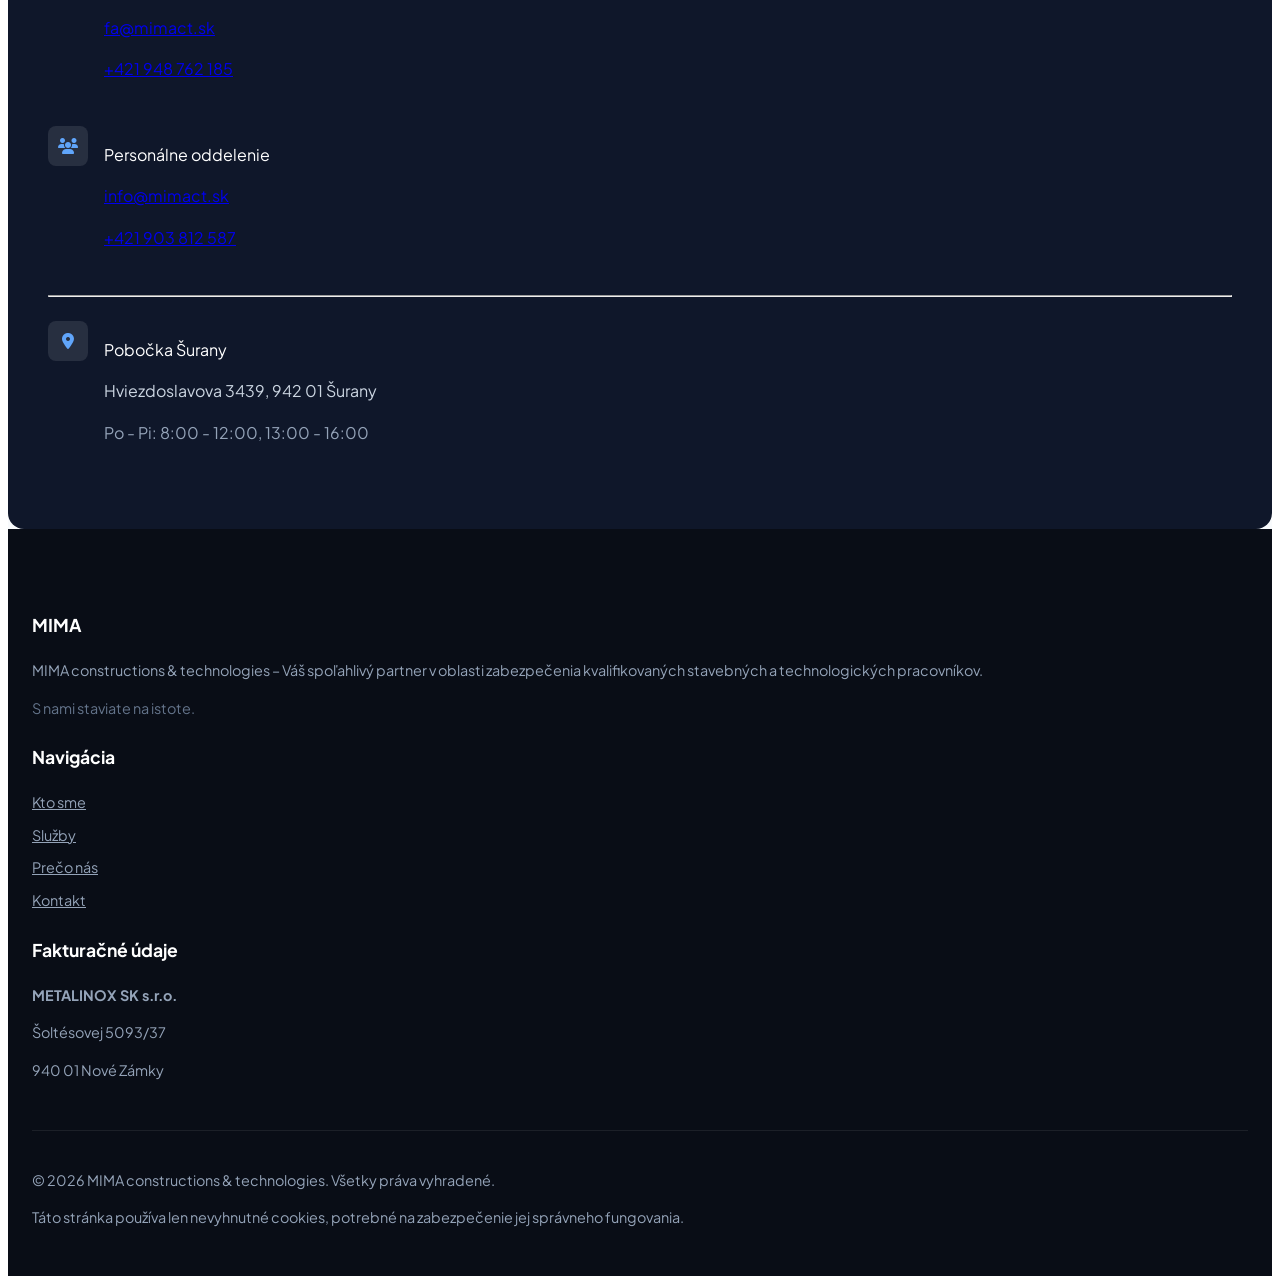
==== commit 21c4c5a3: "Add favicon and company logo" ====
--- a/index.html
+++ b/index.html
@@ -7,6 +7,13 @@
       MIMA constructions & technologies | Kvalifikovaní pracovníci a stavebné
       riešenia
     </title>
+
+    <!-- Favicon pre väčšinu prehliadačov (SVG alebo ICO) -->
+    <link rel="icon" type="image/png" href="favicon.png" />
+
+    <!-- Favicon pre Apple zariadenia (iPhone, iPad) -->
+
+    <!-- <link rel="apple-touch-icon" sizes="180x180" href="apple-touch-icon.png" /> -->
 
     <link rel="stylesheet" href="style.css" />
     <!-- Bulma CSS Framework -->
@@ -66,8 +73,7 @@
         <div class="navbar-brand">
           <a class="navbar-item" href="#">
             <div>
-              <span class="brand-title">MIMA</span>
-              <span class="brand-subtitle">Constructions & Technologies</span>
+              <img src="favicon.png" alt="logo" />
             </div>
           </a>
 
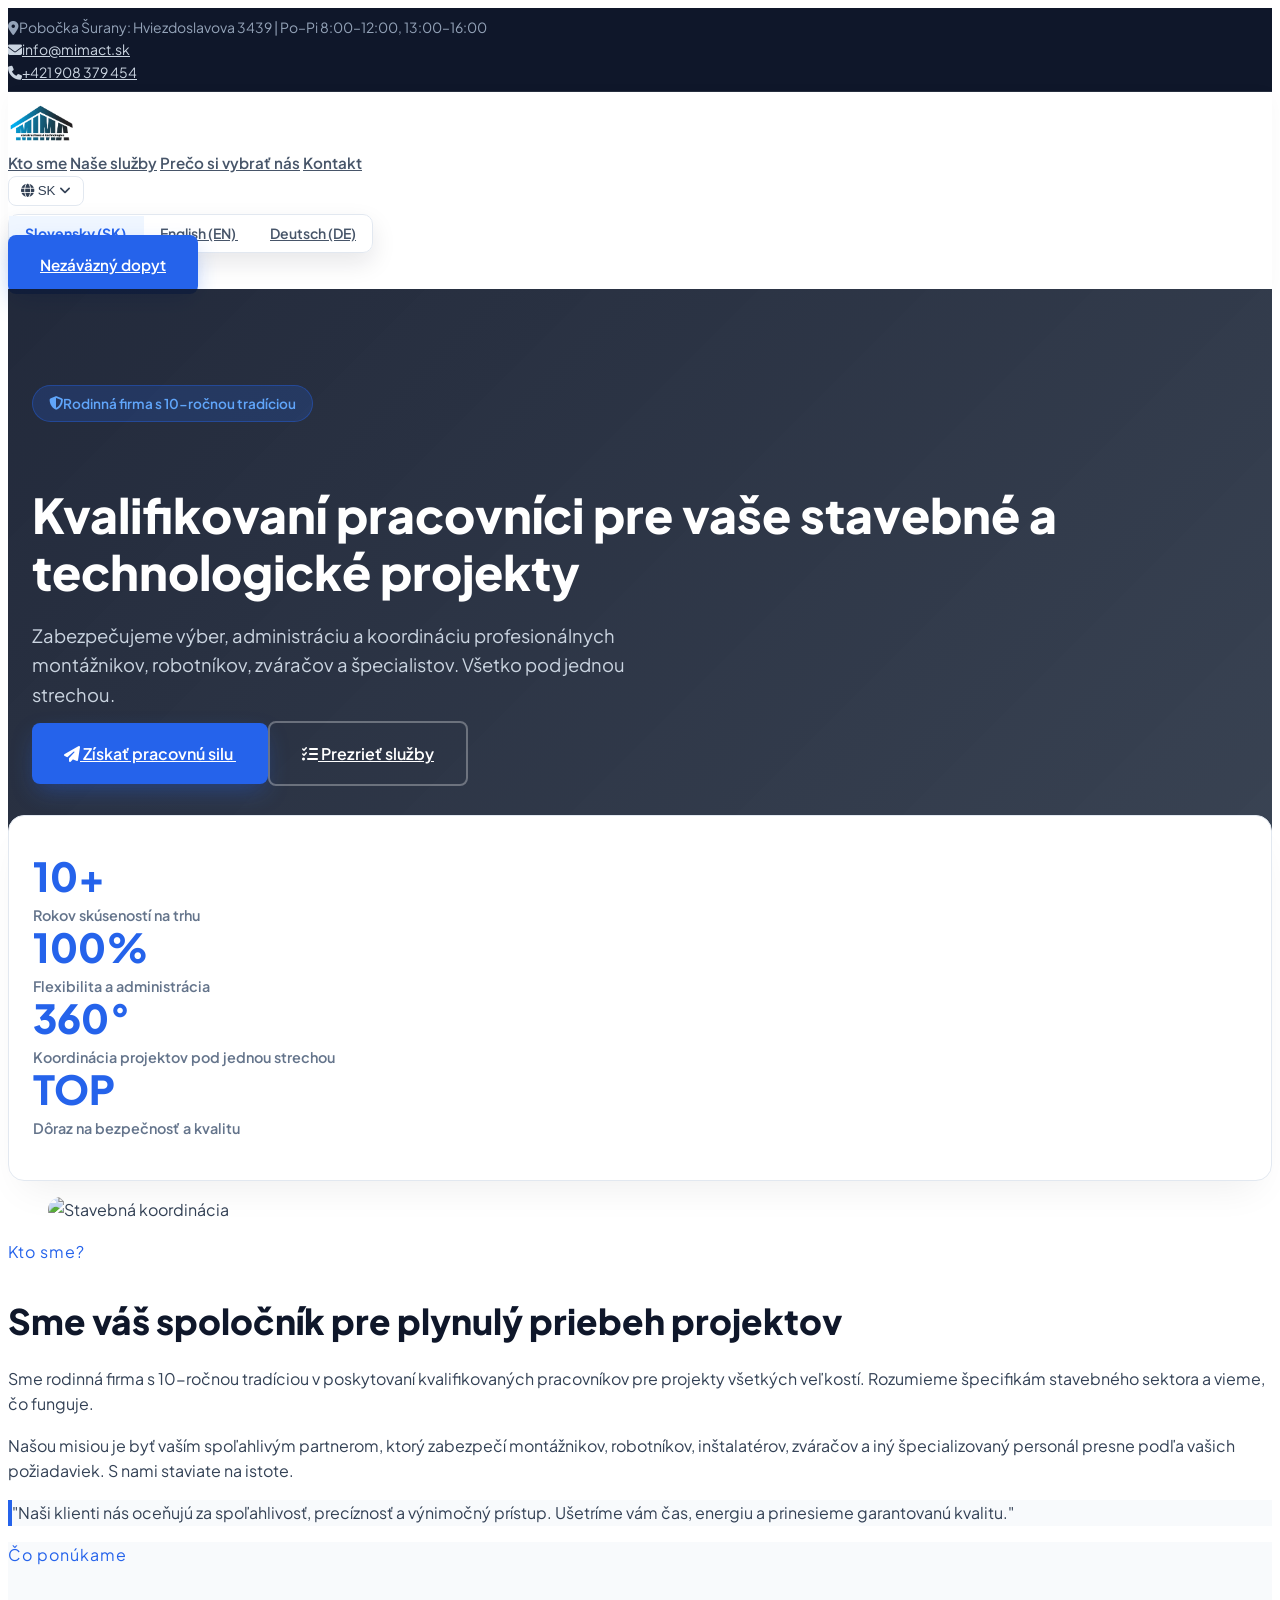
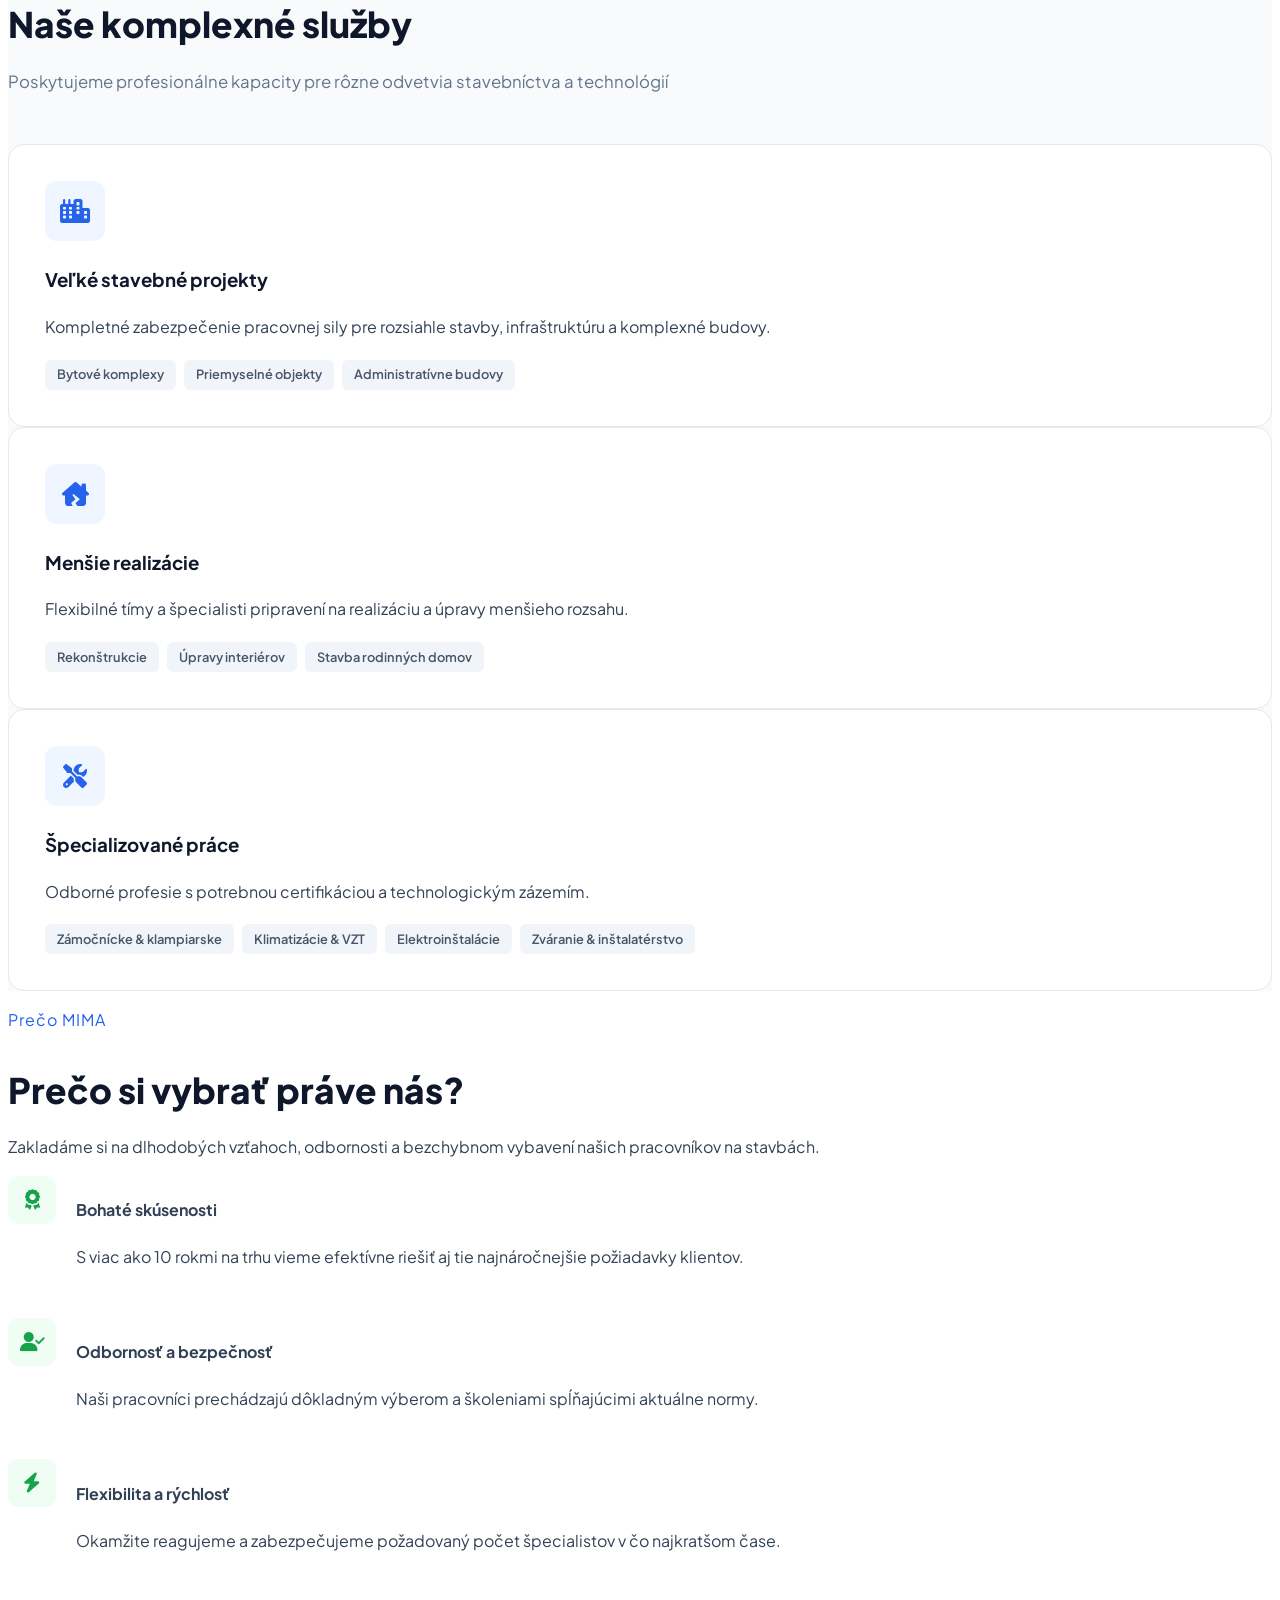
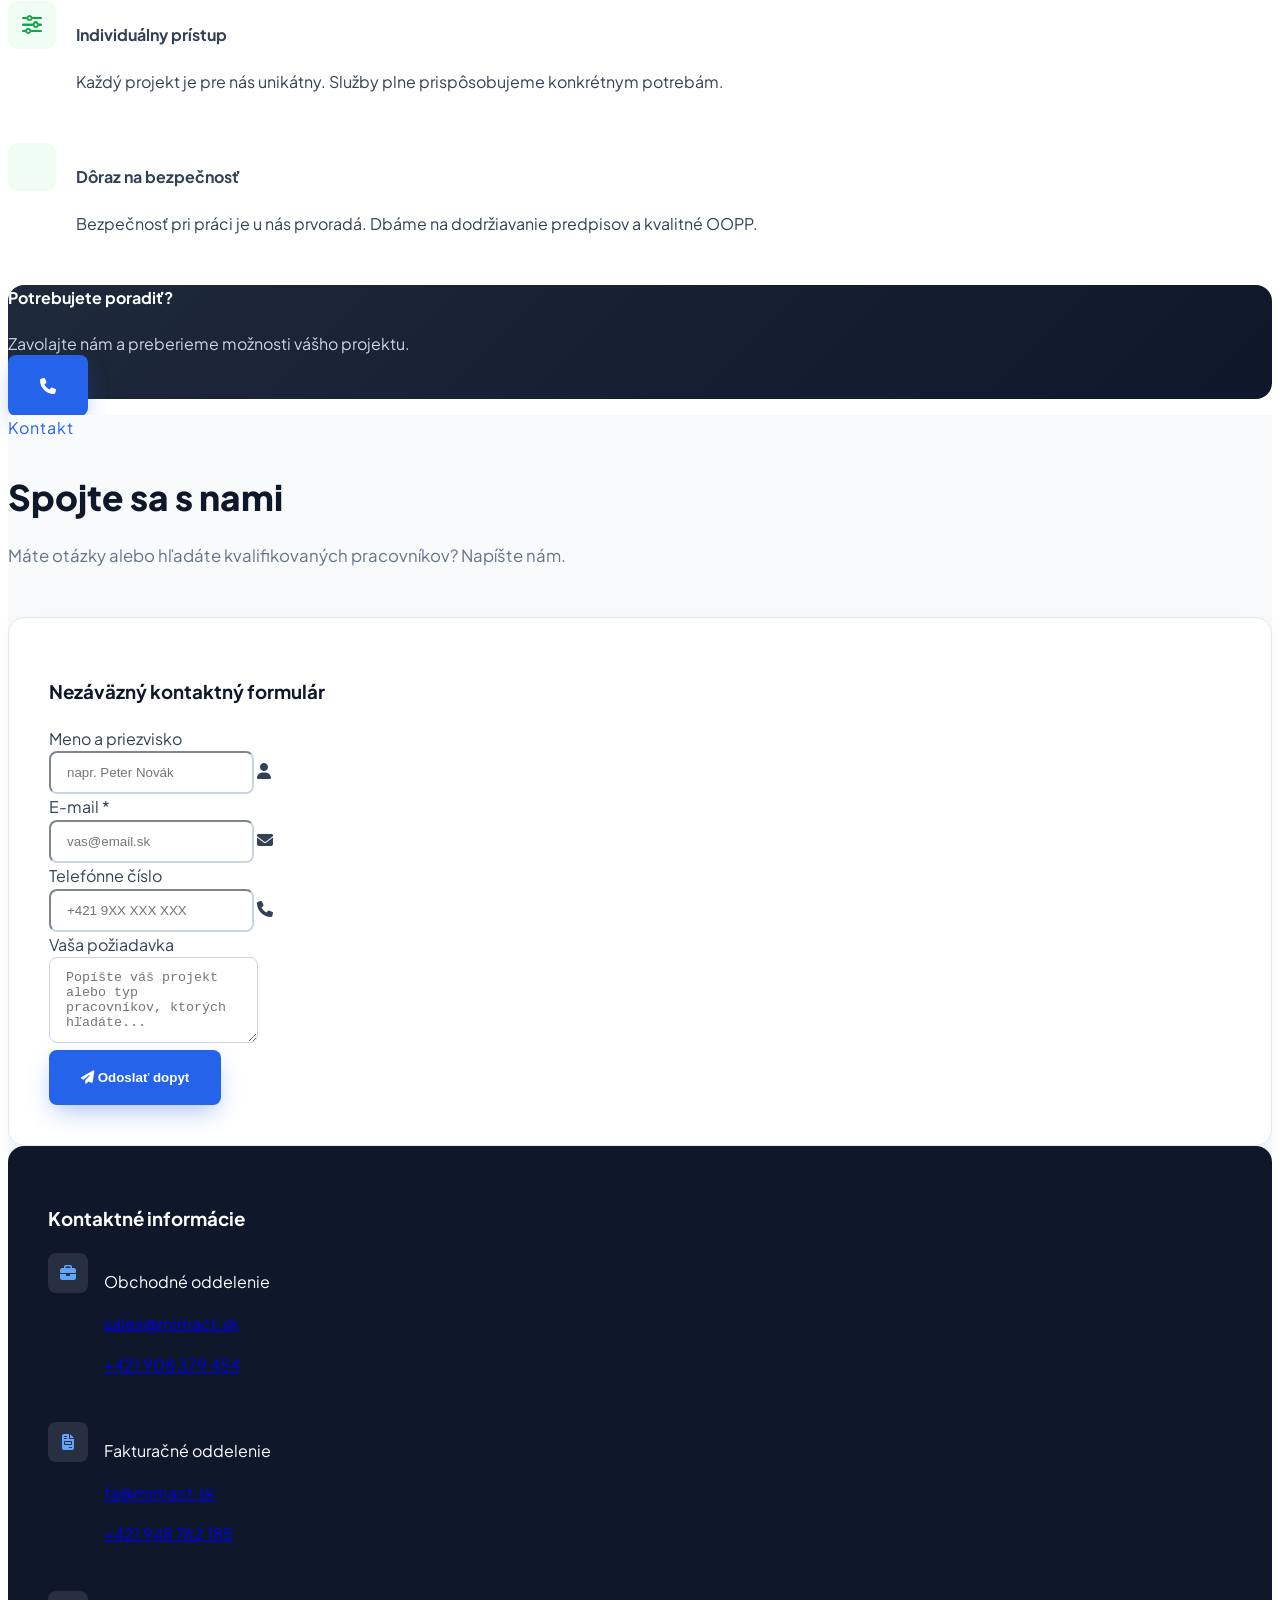
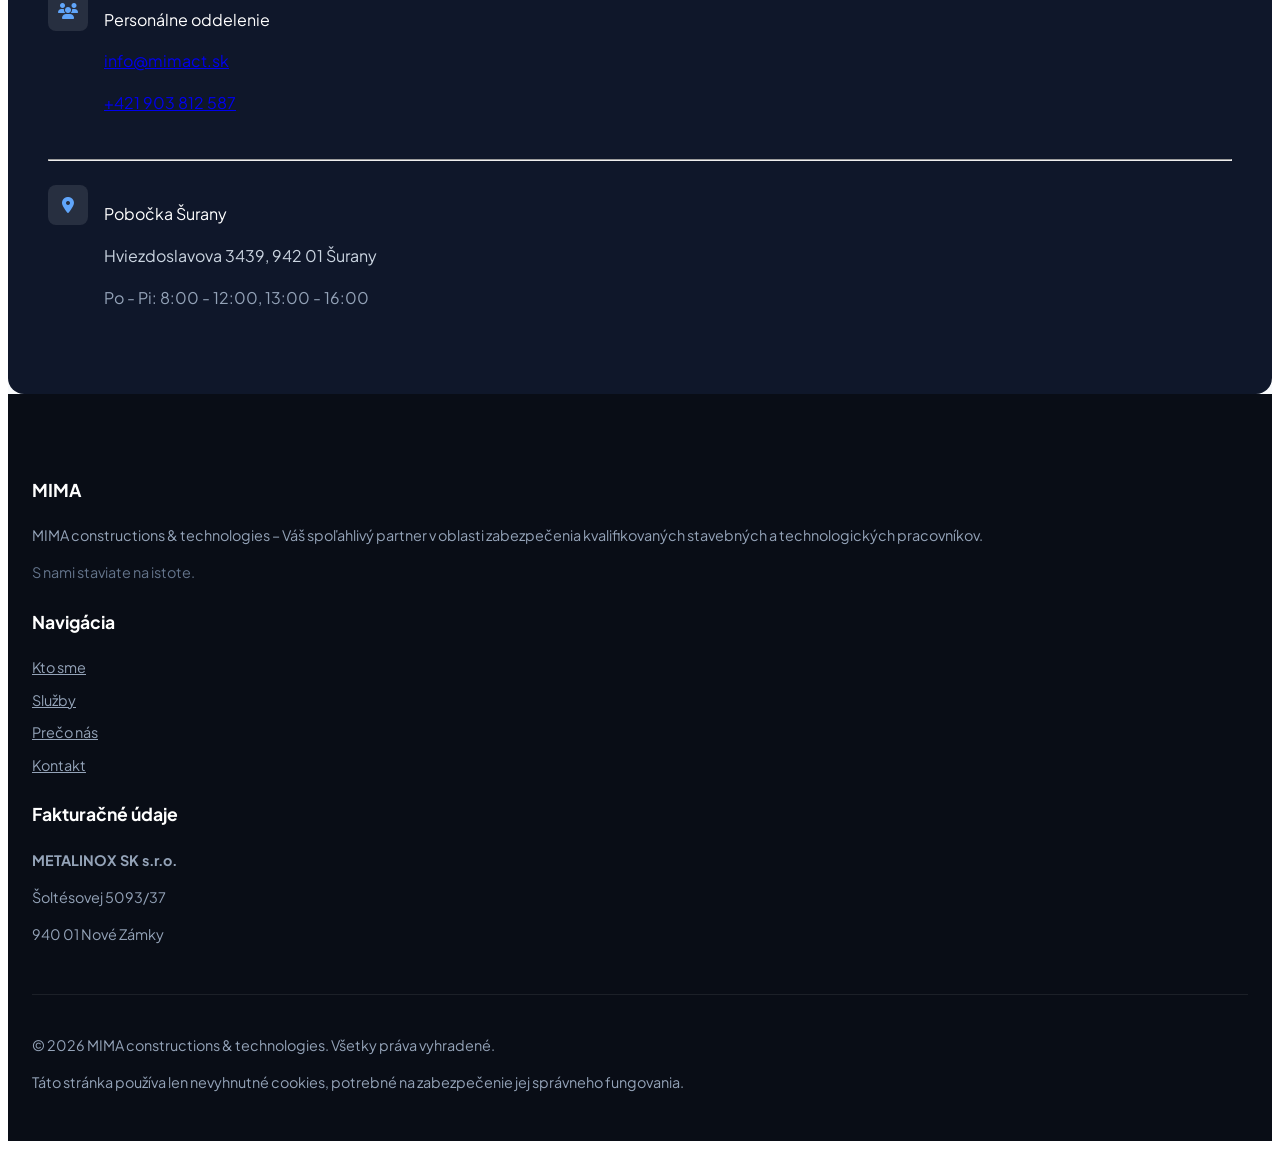
==== commit 3bac78bd: "Add English and Deutsch version of index.html and language selector" ====
--- a/index.html
+++ b/index.html
@@ -73,7 +73,7 @@
         <div class="navbar-brand">
           <a class="navbar-item" href="#">
             <div>
-              <img src="favicon.png" alt="logo" />
+              <img src="favicon.png" alt="logo" style="max-height: 40px" />
             </div>
           </a>
 
@@ -96,6 +96,42 @@
             <a class="navbar-item" href="#sluzby">Naše služby</a>
             <a class="navbar-item" href="#vyhody">Prečo si vybrať nás</a>
             <a class="navbar-item" href="#kontakt">Kontakt</a>
+
+            <!-- Language Selector -->
+            <div class="navbar-item lang-selector-wrapper">
+              <div class="dropdown is-hoverable is-right">
+                <div class="dropdown-trigger">
+                  <button
+                    class="button is-small lang-btn"
+                    aria-haspopup="true"
+                    aria-controls="lang-menu"
+                  >
+                    <span class="icon is-small">
+                      <i class="fas fa-globe"></i>
+                    </span>
+                    <span class="has-text-weight-bold">SK</span>
+                    <span class="icon is-small">
+                      <i class="fas fa-angle-down" aria-hidden="true"></i>
+                    </span>
+                  </button>
+                </div>
+                <div class="dropdown-menu" id="lang-menu" role="menu">
+                  <div class="dropdown-content">
+                    <a href="#" class="dropdown-item is-active">
+                      <span class="fi fi-sk mr-2"></span> Slovensky (SK)
+                    </a>
+                    <a href="./en/" class="dropdown-item">
+                      <span class="fi fi-gb mr-2"></span> English (EN)
+                    </a>
+                    <a href="./de/" class="dropdown-item">
+                      <span class="fi fi-gb mr-2"></span> Deutsch (DE)
+                    </a>
+                  </div>
+                </div>
+              </div>
+            </div>
+
+            <!-- Call to Action Button -->
             <div class="navbar-item">
               <a class="button is-accent" href="#kontakt">
                 <span>Nezáväzný dopyt</span>
--- a/style.css
+++ b/style.css
@@ -367,6 +367,74 @@
   }
 }
 
+/* --- Language Selector Styling --- */
+.lang-selector-wrapper {
+  display: flex;
+  align-items: center;
+}
+
+.lang-btn {
+  border: 1px solid var(--card-border);
+  background-color: #ffffff;
+  color: var(--text-main);
+  border-radius: 8px;
+  padding: 0.4rem 0.75rem;
+  height: auto;
+  transition: all 0.2s ease;
+  gap: 0.25rem;
+}
+
+.lang-btn:hover,
+.dropdown.is-active .lang-btn {
+  border-color: var(--accent-color);
+  color: var(--accent-color);
+  background-color: #eff6ff;
+}
+
+/* Dropdown Menu Customization */
+.dropdown-menu {
+  min-width: 150px;
+  padding-top: 0.5rem;
+}
+
+.dropdown-content {
+  border-radius: 10px;
+  box-shadow: 0 10px 25px rgba(15, 23, 42, 0.1);
+  border: 1px solid var(--card-border);
+  padding: 0.4rem 0;
+}
+
+.dropdown-item {
+  font-size: 0.875rem;
+  font-weight: 600;
+  color: #475569;
+  padding: 0.5rem 1rem;
+  transition: all 0.2s ease;
+}
+
+.dropdown-item:hover {
+  background-color: #f1f5f9;
+  color: var(--accent-color);
+}
+
+.dropdown-item.is-active {
+  background-color: #eff6ff !important;
+  color: var(--accent-color) !important;
+  font-weight: 700;
+}
+
+/* MEDIA QUERIES */
+@media screen and (max-width: 1023px) {
+  .lang-selector-wrapper {
+    padding: 0.5rem 0.75rem;
+  }
+
+  .dropdown.is-right .dropdown-menu {
+    left: 0;
+    right: auto;
+  }
+}
+
 @media (max-width: 1215px) {
   .footer-bottom {
     flex-direction: column;
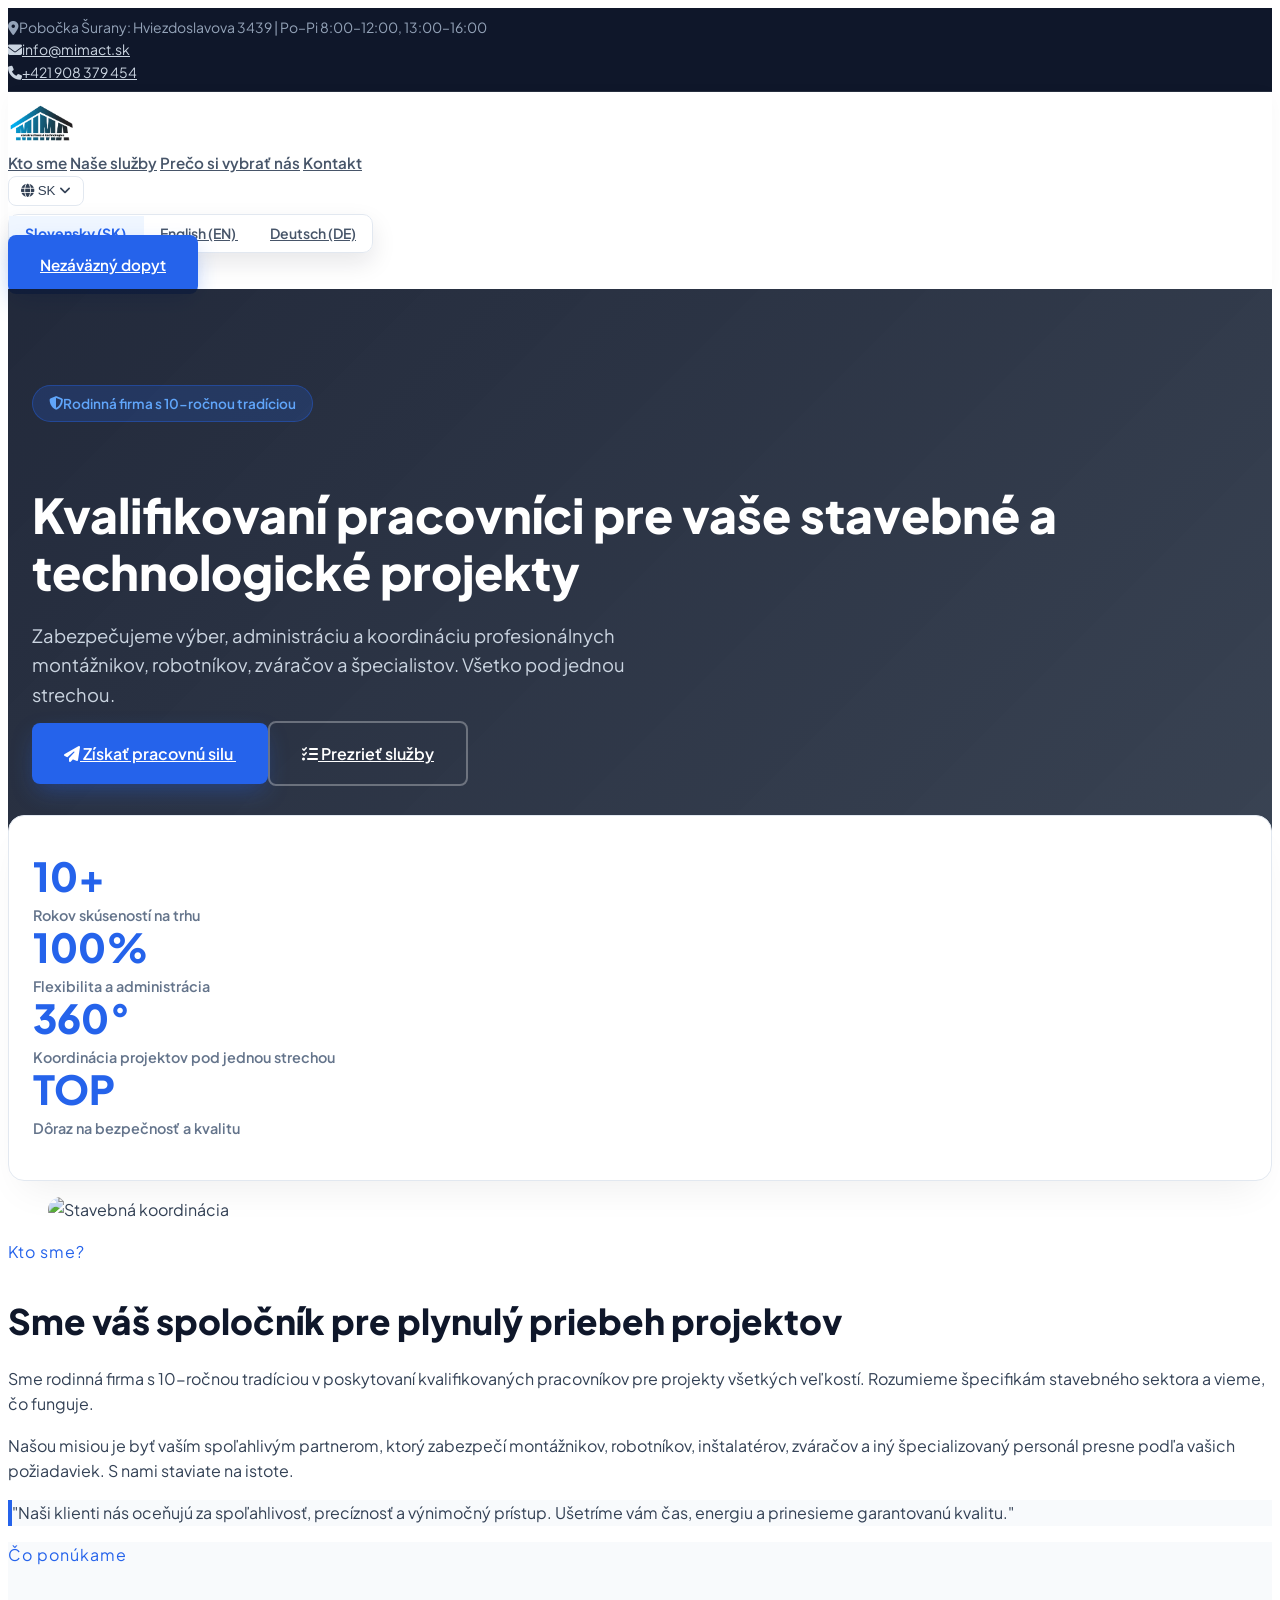
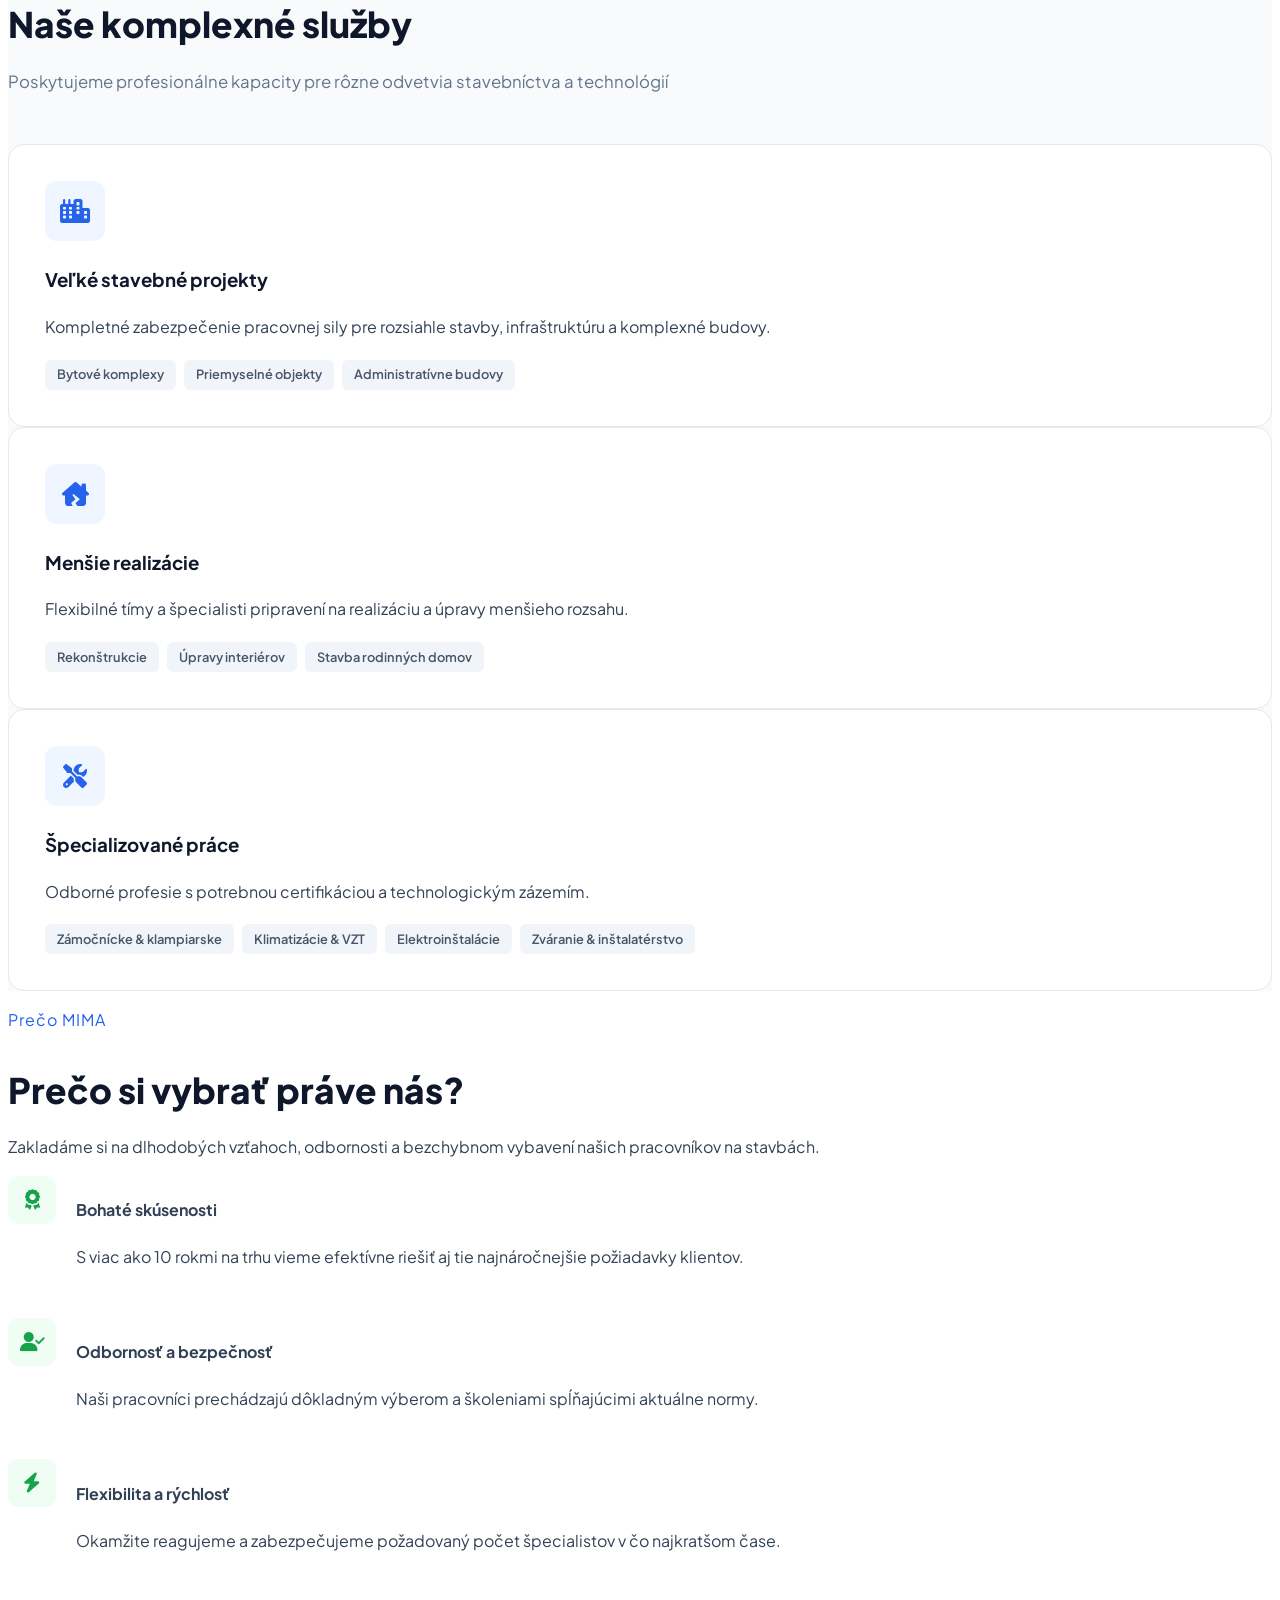
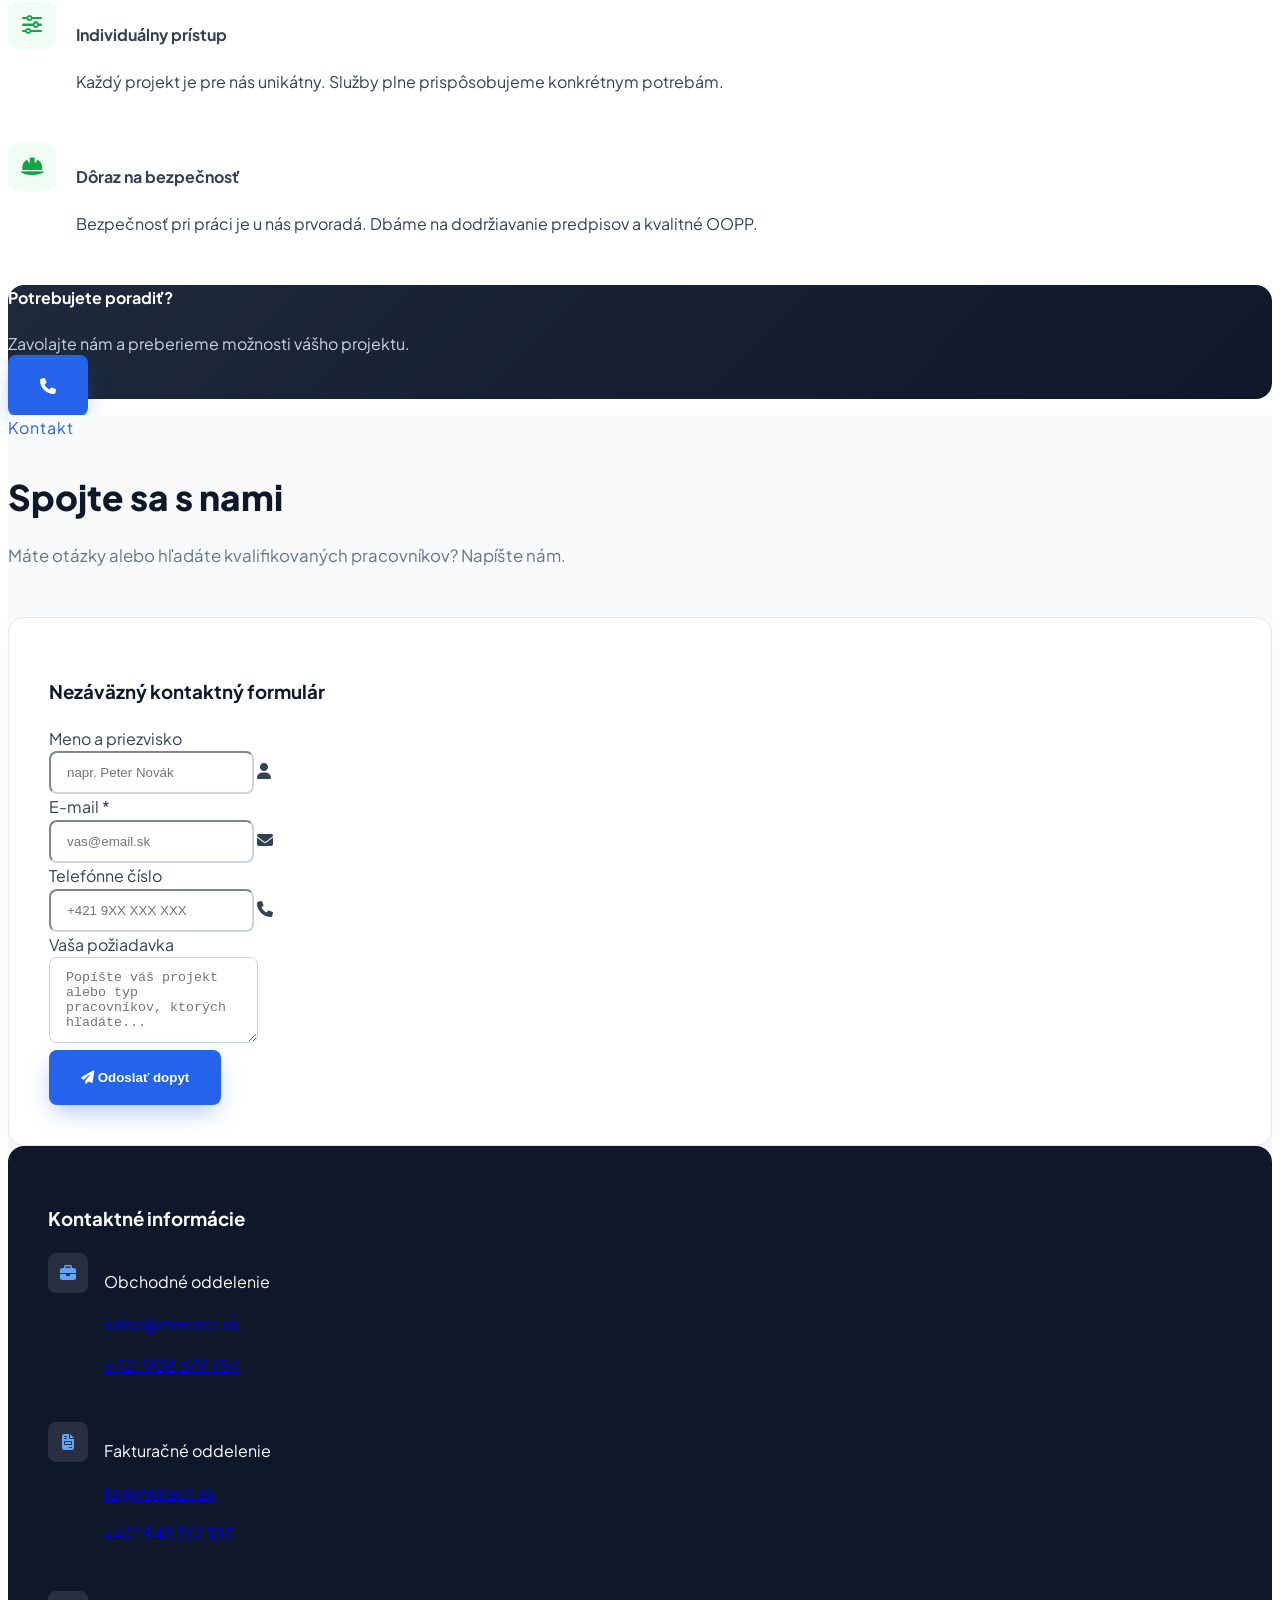
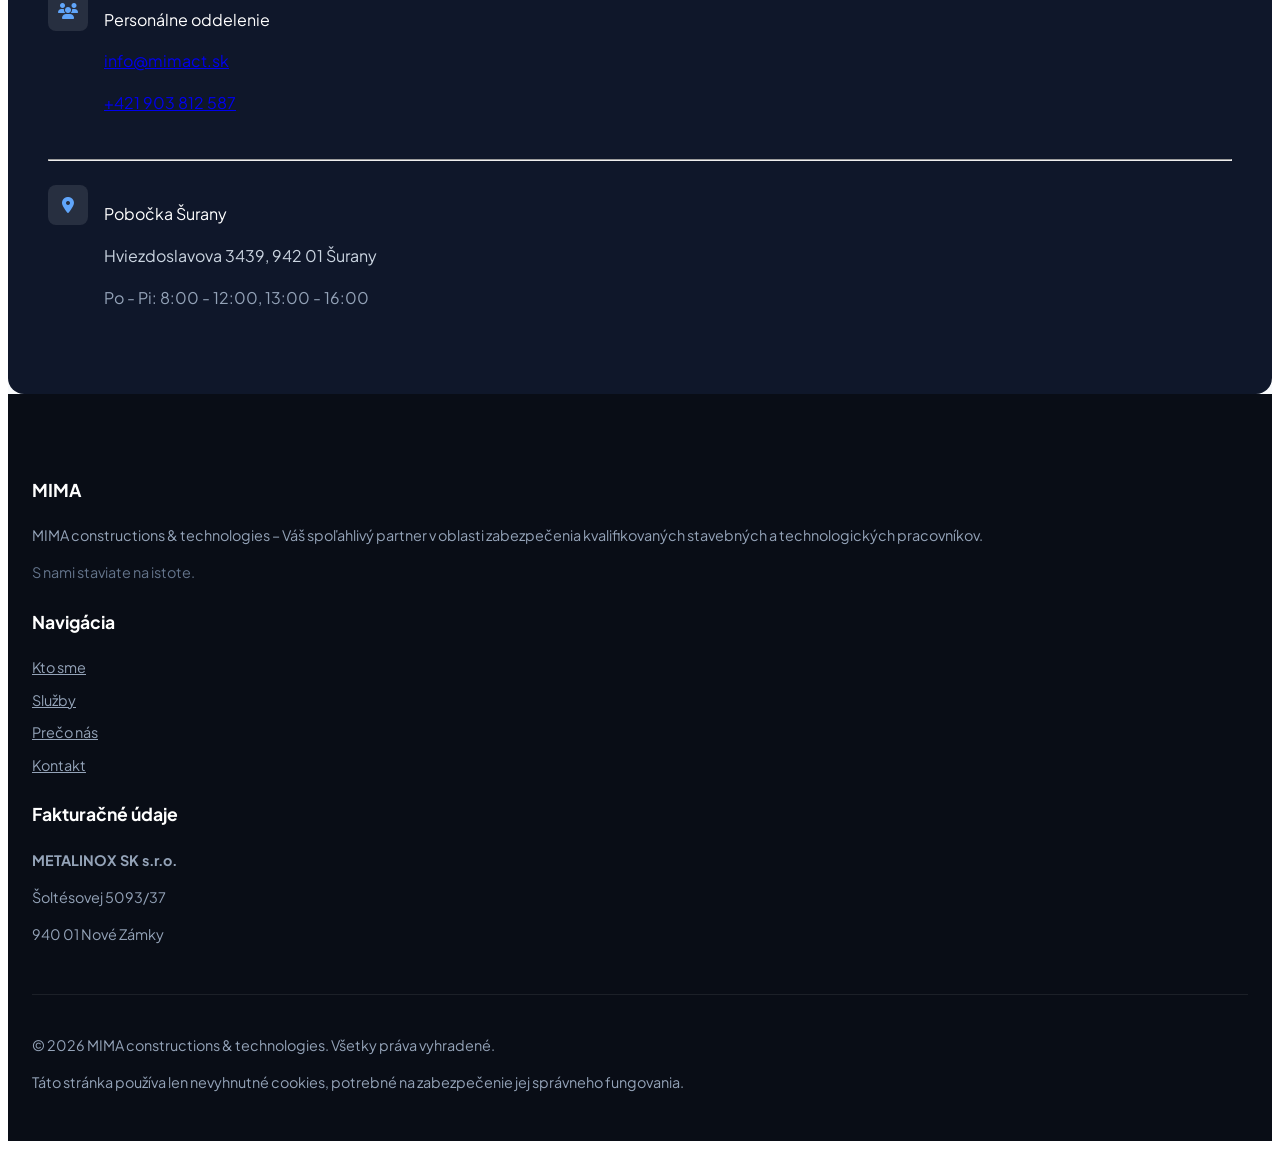
==== commit 901ccdea: "Fix feature icon - safety helmet" ====
--- a/index.html
+++ b/index.html
@@ -7,6 +7,11 @@
       MIMA constructions & technologies | Kvalifikovaní pracovníci a stavebné
       riešenia
     </title>
+    <link rel="canonical" href="https://mimact.sk/" />
+    <link rel="alternate" hreflang="sk" href="https://mimact.sk/" />
+    <link rel="alternate" hreflang="en" href="https://mimact.sk/en/" />
+    <link rel="alternate" hreflang="de" href="https://mimact.sk/de/" />
+    <link rel="alternate" hreflang="x-default" href="https://mimact.sk/" />
 
     <!-- Favicon pre väčšinu prehliadačov (SVG alebo ICO) -->
     <link rel="icon" type="image/png" href="favicon.png" />
@@ -99,7 +104,7 @@
 
             <!-- Language Selector -->
             <div class="navbar-item lang-selector-wrapper">
-              <div class="dropdown is-hoverable is-right">
+              <div class="dropdown is-hoverable is-left">
                 <div class="dropdown-trigger">
                   <button
                     class="button is-small lang-btn"
@@ -117,13 +122,13 @@
                 </div>
                 <div class="dropdown-menu" id="lang-menu" role="menu">
                   <div class="dropdown-content">
-                    <a href="#" class="dropdown-item is-active">
+                    <a href="./" class="dropdown-item is-active" data-lang="sk">
                       <span class="fi fi-sk mr-2"></span> Slovensky (SK)
                     </a>
-                    <a href="./en/" class="dropdown-item">
+                    <a href="./en/" class="dropdown-item" data-lang="en">
                       <span class="fi fi-gb mr-2"></span> English (EN)
                     </a>
-                    <a href="./de/" class="dropdown-item">
+                    <a href="./de/" class="dropdown-item" data-lang="de">
                       <span class="fi fi-gb mr-2"></span> Deutsch (DE)
                     </a>
                   </div>
@@ -414,7 +419,7 @@
 
             <div class="feature-box">
               <div class="feature-icon-wrapper">
-                <i class="fa-solid fa-hardhat"></i>
+                <i class="fa-solid fa-helmet-safety"></i>
               </div>
               <div>
                 <h4 class="title is-5 mb-1">Dôraz na bezpečnosť</h4>
@@ -693,6 +698,7 @@
       </div>
     </footer>
 
+    <script src="lang.js"></script>
     <!-- Simple Mobile Navbar Toggle JS -->
     <script>
       document.addEventListener("DOMContentLoaded", () => {
--- a/style.css
+++ b/style.css
@@ -6,6 +6,10 @@
   --bg-light: #f8fafc;
   --text-main: #334155;
   --card-border: #e2e8f0;
+}
+
+html {
+  scroll-behavior: smooth;
 }
 
 body {
